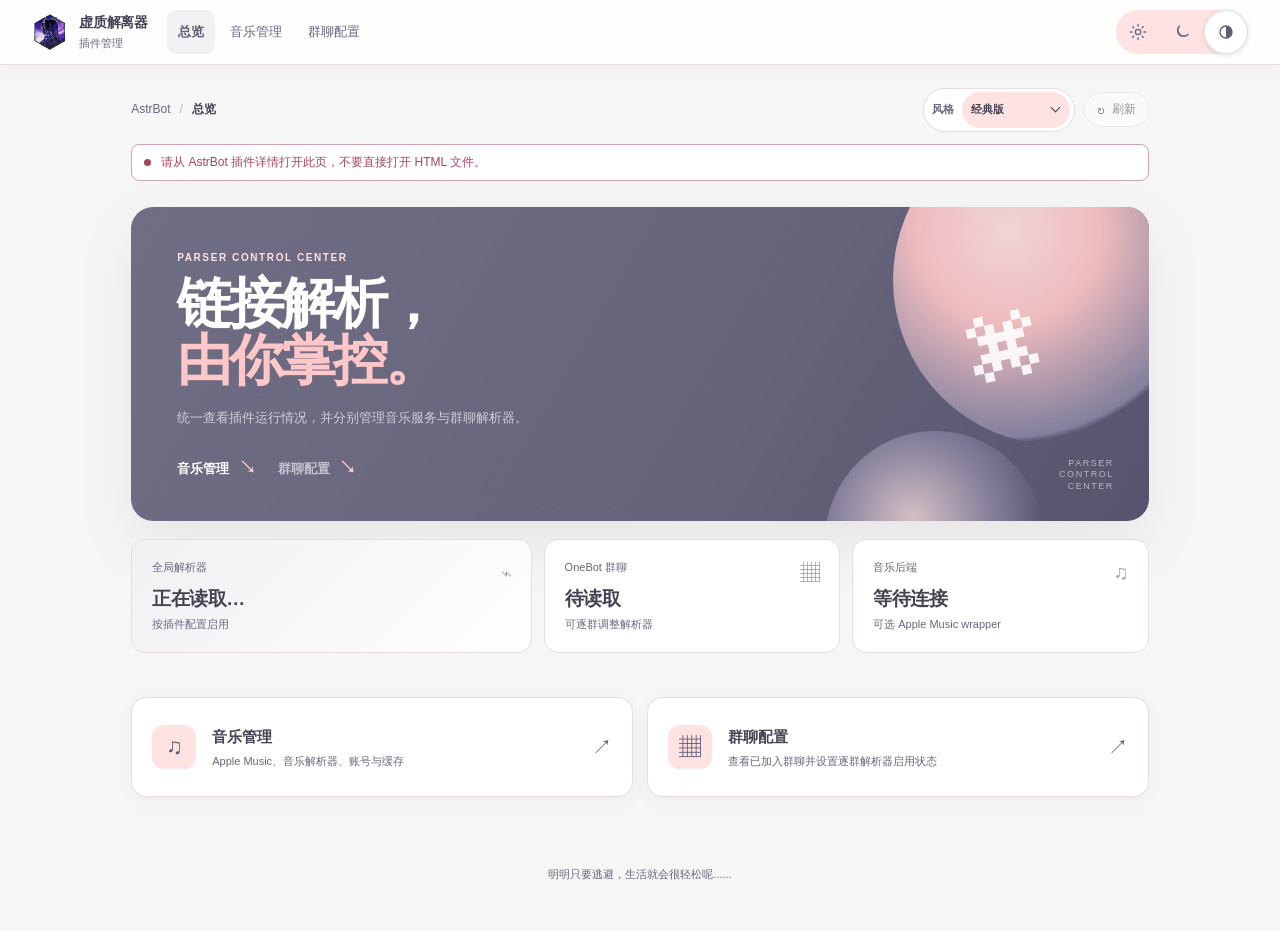
==== pages/parser_management/index.html @ 738f81e9 "feat(group-parser): 新增群聊解析器策略管理 - 在 `core/group_parser_config.py` 与配置 schema 中保存群级策略，   按适配器实例和群 ID " ====
<!doctype html>
<html lang="zh-CN" data-theme="light">
<head>
  <meta charset="utf-8">
  <meta name="viewport" content="width=device-width, initial-scale=1">
  <meta name="referrer" content="no-referrer">
  <title>虚质解离器 · 插件管理</title>
  <!-- Local font fallback keeps the management view available offline. -->
  <link rel="stylesheet" href="./style.css">
  <link rel="stylesheet" href="./style-refined.css">
  <script src="/api/plugin/page/bridge-sdk.js"></script>
  <script src="./app.js" defer></script>
</head>
<body>
  <div class="app-shell">
    <header class="sidebar" aria-label="页面导航">
      <div class="brand"><img id="plugin-logo" class="brand-logo" src="./logo.png" alt="虚质解离器 Logo" width="40" height="40" decoding="async"><div><strong>虚质解离器</strong><span>插件管理</span></div></div>
      <nav class="nav-list" aria-label="管理分区">
        <a class="nav-item is-active" href="#overview" data-view-link="overview" aria-current="page"><span class="nav-icon" aria-hidden="true">⌂</span>总览</a>
        <a class="nav-item" href="#music" data-view-link="music"><span class="nav-icon" aria-hidden="true">♫</span>音乐管理</a>
        <a class="nav-item" href="#groups" data-view-link="groups"><span class="nav-icon" aria-hidden="true">▦</span>群聊配置</a>
      </nav>
      <div class="style-picker theme-picker"><span>外观</span><div id="theme-switch" class="theme-switch" role="radiogroup" aria-label="管理页外观"><label title="浅色"><input type="radio" name="theme-choice" value="light" aria-label="浅色"><span aria-hidden="true"><svg viewBox="0 0 24 24"><circle cx="12" cy="12" r="3.5"/><path d="M12 2v2m0 16v2M4.93 4.93l1.42 1.42m11.3 11.3 1.42 1.42M2 12h2m16 0h2M4.93 19.07l1.42-1.42m11.3-11.3 1.42-1.42"/></svg></span></label><label title="深色"><input type="radio" name="theme-choice" value="dark" aria-label="深色"><span aria-hidden="true"><svg viewBox="0 0 24 24"><path d="M20 15.3A8 8 0 0 1 8.7 4 8 8 0 1 0 20 15.3Z"/></svg></span></label><label title="自动，跟随 AstrBot"><input type="radio" name="theme-choice" value="auto" aria-label="自动，跟随 AstrBot"><span aria-hidden="true"><svg viewBox="0 0 24 24"><circle cx="12" cy="12" r="8"/><path class="theme-auto-half" d="M12 4a8 8 0 0 1 0 16Z"/></svg></span></label></div><select id="page-theme" name="page-theme" aria-label="管理页深色模式" hidden><option value="auto">跟随 AstrBot</option><option value="light">浅色</option><option value="dark">深色</option></select></div>
      <div class="sidebar-foot"><span class="status-dot"></span><span>Plugin Pages</span><span class="sidebar-version">v1</span></div>
    </header>
    <main class="content" id="main-content" tabindex="-1">
      <div class="topbar"><div class="breadcrumb"><span>AstrBot</span><span class="crumb-separator">/</span><strong id="view-title">总览</strong></div><div class="topbar-tools"><div class="style-picker"><span>风格</span><select id="page-style" name="page-style" aria-label="管理页风格"><option value="classic">经典版</option><option value="soft">柔粉薰衣草</option></select></div><button id="refresh" type="button" class="icon-button" aria-label="刷新状态" title="刷新状态"><span aria-hidden="true">↻</span><span class="refresh-label">刷新</span></button></div></div>
      <section class="platform-status-bar" aria-label="平台账号与 Cookie 状态"><div class="platform-status-heading"><strong>平台状态</strong><span>本地凭据</span></div><ul id="platform-status-list" aria-live="polite"><li data-platform-status="douyin" data-available="false"><span class="platform-light" aria-hidden="true"></span><span><strong>抖音</strong><small>正在读取…</small></span></li><li data-platform-status="bilibili" data-available="false"><span class="platform-light" aria-hidden="true"></span><span><strong>Bilibili</strong><small>正在读取…</small></span></li><li data-platform-status="qqmusic" data-available="false"><span class="platform-light" aria-hidden="true"></span><span><strong>QQ 音乐</strong><small>正在读取…</small></span></li><li data-platform-status="kugou" data-available="false"><span class="platform-light" aria-hidden="true"></span><span><strong>酷狗音乐</strong><small>正在读取…</small></span></li><li data-platform-status="applemusic" data-available="false"><span class="platform-light" aria-hidden="true"></span><span><strong>Apple Music</strong><small>正在读取…</small></span></li></ul></section>
      <div id="notice" class="notice" role="status" aria-live="polite"><span class="notice-dot" aria-hidden="true"></span><span class="notice-text">正在连接 AstrBot 后台…</span></div>

      <section id="overview" class="view-panel" data-view="overview" aria-labelledby="page-title">
        <section class="hero" aria-label="插件管理总览"><div class="hero-copy"><p class="eyebrow">PARSER CONTROL CENTER</p><h1 id="page-title">链接解析，<br><em>由你掌控。</em></h1><p class="hero-description">统一查看插件运行情况，并分别管理音乐服务与群聊解析器。</p><div class="hero-actions"><a class="hero-link" href="#music" data-open-view="music">音乐管理 <span aria-hidden="true">↘</span></a><a class="hero-link muted-link" href="#groups" data-open-view="groups">群聊配置 <span aria-hidden="true">↘</span></a></div></div><div class="hero-art" aria-hidden="true"><div class="orb orb-one"></div><div class="orb orb-two"></div><div class="music-note">⌘</div><div class="art-caption">PARSER<br>CONTROL<br>CENTER</div></div></section>
        <section class="summary-row" aria-label="插件状态摘要"><article class="summary-card summary-primary"><div class="summary-label">全局解析器</div><div class="summary-value" id="parser-summary">正在读取…</div><div class="summary-meta">按插件配置启用</div><span class="summary-icon" aria-hidden="true">⌁</span></article><article class="summary-card"><div class="summary-label">OneBot 群聊</div><div class="summary-value" id="group-summary">待读取</div><div class="summary-meta">可逐群调整解析器</div><span class="summary-icon" aria-hidden="true">▦</span></article><article class="summary-card"><div class="summary-label">音乐后端</div><div class="summary-value" id="wrapper-state">等待连接</div><div class="summary-meta">可选 Apple Music wrapper</div><span class="summary-icon" aria-hidden="true">♫</span></article></section>
        <section class="overview-shortcuts" aria-label="管理入口"><a class="overview-card" href="#music" data-open-view="music"><span class="overview-card-icon" aria-hidden="true">♫</span><span><strong>音乐管理</strong><small>Apple Music、音乐解析器、账号与缓存</small></span><span class="overview-arrow" aria-hidden="true">↗</span></a><a class="overview-card" href="#groups" data-open-view="groups"><span class="overview-card-icon" aria-hidden="true">▦</span><span><strong>群聊配置</strong><small>查看已加入群聊并设置逐群解析器启用状态</small></span><span class="overview-arrow" aria-hidden="true">↗</span></a></section>
      </section>

      <section id="music" class="view-panel" data-view="music" hidden aria-labelledby="music-view-title">
        <header class="view-intro"><p class="section-kicker">MUSIC MANAGEMENT</p><h1 id="music-view-title">音乐管理</h1><p>Apple Music 账号与音频设置，以及其他音乐解析器的独立配置。</p></header>
        <section class="music-connection-summary" aria-label="Apple Music 连接状态"><article class="summary-card summary-primary"><div class="summary-label">wrapper 连接</div><div class="summary-value" id="music-wrapper-state">等待连接</div><div class="summary-meta">可选 Apple Music 服务</div></article><article class="summary-card"><div class="summary-label">账号</div><div class="summary-value" id="auth-state">未确认</div><div class="summary-meta" id="storefront">地区 —</div></article><article class="summary-card"><div class="summary-label">订阅</div><div class="summary-value" id="subscription-state">未核验</div><div class="summary-meta" id="subscription-detail">尚未核验订阅</div></article></section>
        <div class="section-heading" id="account"><div><p class="section-kicker">ACCOUNT</p><h2>账号与环境</h2></div><p>先连接服务，再完成登录与订阅检查。</p></div>
        <div class="dashboard-grid"><section class="panel status-panel" aria-labelledby="status-title"><div class="panel-head"><div><h3 id="status-title">运行状态</h3><p>每一项都只读自当前服务。</p></div><span class="panel-symbol" aria-hidden="true">◌</span></div><dl class="status-list"><div><dt>Apple Music 订阅</dt><dd id="subscription-state-detail">未核验</dd></div><div><dt>gamdl</dt><dd id="gamdl-state">未确认</dd></div><div><dt>FFmpeg / FFprobe</dt><dd id="ffmpeg-state">未确认</dd></div><div><dt>音频生成</dt><dd id="playback-state">未确认</dd></div></dl><p class="panel-note">环境就绪只代表可尝试，不代表每首歌曲都能下载。</p></section><section class="panel login-panel" aria-labelledby="login-title"><div class="panel-head"><div><h3 id="login-title">登录 Apple 账号</h3><p>账号只会交给你配置的 wrapper 服务。</p></div><span class="secure-mark" aria-hidden="true">⌁</span></div><form id="login-form"><fieldset id="login-fields" disabled><label for="username">Apple 账号</label><input id="username" name="username" type="text" autocomplete="username" maxlength="254" placeholder="邮箱或手机号" required><label for="password">密码</label><input id="password" name="password" type="password" autocomplete="current-password" maxlength="1024" placeholder="输入账号密码" required><button id="login" type="submit" class="primary-button">登录账号 <span aria-hidden="true">→</span></button></fieldset></form><form id="two-factor-form" hidden><fieldset id="two-factor-fields" disabled><label for="code">双重认证验证码</label><input id="code" name="code" inputmode="numeric" autocomplete="one-time-code" pattern="[0-9]{6}" maxlength="6" placeholder="六位验证码" required><button type="submit" class="primary-button">提交验证码 <span aria-hidden="true">→</span></button></fieldset></form><p class="panel-note">密码和验证码提交后会立即清空，不写入插件配置。</p><button id="clear-session" class="quiet-button" type="button" disabled>清除内存会话</button></section></div>
        <section id="settings" class="section-block" aria-labelledby="settings-title"><div class="section-heading"><div><p class="section-kicker">APPLE MUSIC</p><h2 id="settings-title">Apple Music 解析设置</h2></div><p>更改会自动保存，并立即用于后续解析。</p></div><form id="settings-form" class="panel settings-panel"><fieldset id="settings-fields" disabled><div class="settings-grid"><div class="settings-group"><div class="settings-group-head"><h3>解析行为</h3><p>控制账号后端、音频返回和卡片内容。</p></div><label class="setting-row" for="setting-backend"><span><strong>启用可选账号后端</strong><small>连接 wrapper、登录账号并获取完整音频</small></span><span class="switch"><input id="setting-backend" type="checkbox"><span class="switch-track" aria-hidden="true"></span></span></label><label class="setting-row" for="setting-return-audio"><span><strong>返回单曲音频</strong><small>实验性功能；歌单仍只返回信息卡片</small></span><span class="switch"><input id="setting-return-audio" type="checkbox"><span class="switch-track" aria-hidden="true"></span></span></label><label class="setting-row" for="setting-cover"><span><strong>显示歌单封面</strong><small>关闭后仍保留歌曲专辑缩略图</small></span><span class="switch"><input id="setting-cover" type="checkbox"><span class="switch-track" aria-hidden="true"></span></span></label><label class="setting-row" for="setting-url"><span><strong>显示歌曲/歌单原始链接</strong><small>控制信息卡片底部的来源链接</small></span><span class="switch"><input id="setting-url" type="checkbox"><span class="switch-track" aria-hidden="true"></span></span></label></div><div class="settings-group audio-settings"><div class="settings-group-head"><h3>音频交付</h3><p>选择发送形式，并排列文件音质回退顺序。</p></div><div class="format-setting"><span class="field-title">Apple Music 音频发送格式</span><div class="segment-control" role="radiogroup" aria-label="Apple Music 音频发送格式"><label><input type="radio" name="audio-format" value="file"><span>文件</span></label><label><input type="radio" name="audio-format" value="voice"><span>语音</span></label></div><p id="format-help" class="field-help">文件模式按下方优先级下载；不可用时自动回退。</p></div><div class="codec-setting"><div class="codec-title"><span><strong>文件音质优先级</strong><small>从上到下尝试，第一个可用编码成功后停止。</small></span><button id="add-codec" class="add-button" type="button">＋ 添加</button></div><div id="codec-priority-list" class="codec-list" aria-live="polite"></div></div></div></div><div class="settings-footer"><p id="settings-state" role="status" aria-live="polite">更改会自动保存。</p><button id="save-settings" type="submit" class="primary-button" disabled hidden>保存设置 <span aria-hidden="true">→</span></button></div></fieldset></form></section>
        <section id="other-music" class="section-block other-music-section" aria-labelledby="other-music-title"><div class="section-heading"><div><p class="section-kicker">MUSIC PARSERS</p><h2 id="other-music-title">其他音乐解析器</h2></div><p id="music-settings-state" role="status" aria-live="polite">读取配置…</p></div><p class="music-settings-intro">音乐配置会自动保存。Cookie 只写入插件本地配置，不会回显到页面。</p><div id="music-parser-list" class="music-parser-list"></div></section>
        <section id="verify" class="panel verify-panel" aria-labelledby="verify-title"><div class="verify-art" aria-hidden="true"><span>♫</span></div><div class="verify-content"><div class="panel-head"><div><p class="section-kicker">AUDIO CHECK</p><h3 id="verify-title">验证一首歌</h3><p>生成一份真实音频，检查格式和完整时长。</p></div></div><form id="verify-form"><fieldset id="verify-fields" disabled><label for="track-url">Apple Music 单曲链接</label><div class="input-row"><input id="track-url" type="url" required maxlength="2048" value="https://music.apple.com/cn/album/落日/1514034441?i=1514034916"><button type="submit" class="primary-button">开始验证 <span aria-hidden="true">→</span></button></div></fieldset></form><p id="verification-result" class="result-line" role="status">尚未验证音频。登录成功不保证每首歌曲都能下载。</p></div></section>
        <section id="cache" class="section-block" aria-labelledby="cache-title"><div class="section-heading"><div><p class="section-kicker">STORAGE</p><h2 id="cache-title">缓存空间</h2></div><p>生成的音频、卡片和临时文件都在这里。</p></div><div class="cache-panel panel"><div class="cache-size"><span class="cache-label">当前占用</span><strong id="cache-size">—</strong><span id="cache-files" class="cache-files">正在读取文件数…</span></div><div class="cache-meter"><span id="cache-meter-fill"></span></div><div class="cache-actions"><p>清理不会影响 wrapper 登录状态，只会移除插件缓存文件。</p><button id="clear-cache" type="button" class="danger-button" disabled><span class="clear-cache-label">一键清理缓存</span> <span aria-hidden="true">⌫</span></button></div></div></section>
        <details class="getting-started"><summary>首次使用指南 <span aria-hidden="true">⌄</span></summary><ol><li>部署兼容的 wrapper-v2（API 0.0.2），仅向本机或可信内网开放。</li><li>在插件配置的 Apple Music 解析器中启用后端，填写 wrapper 地址并重载插件。</li><li>使用独立 Python 环境安装 gamdl 3.9.1，并将 FFmpeg 与 FFprobe 放入 PATH。</li><li>在此页登录并核验订阅，验证单曲后再开启“返回单曲音频”。</li></ol><p>清除内存会话不会删除磁盘登录缓存。</p></details>
      </section>

      <section id="groups" class="view-panel" data-view="groups" hidden aria-labelledby="groups-title">
        <header class="view-intro"><p class="section-kicker">GROUP PARSER POLICY</p><h1 id="groups-title">群聊配置</h1><p>为每个已加入的 OneBot 群聊单独选择参与链接识别与仲裁的解析器。</p></header>
        <section class="group-policy-note panel" aria-labelledby="group-policy-title"><div><span class="policy-icon" aria-hidden="true">i</span><div><h2 id="group-policy-title">只影响本群的解析行为</h2><p>未启用的解析器会在链接匹配和仲裁之前过滤。这里的改动先保留为草稿，只有点击“确认并保存”后才写入插件配置。</p></div></div><p class="group-command-hint">群主或管理员也可在群里发送：<code>/关闭bilibili解析</code> 或 <code>/开启bilibili解析</code></p></section>
        <div class="group-toolbar"><label class="group-search-label" for="group-search">查找群聊</label><input id="group-search" type="search" placeholder="输入群名、群号或 Bot 实例" autocomplete="off"><button id="refresh-groups" type="button" class="quiet-action">刷新群列表</button></div>
        <div class="group-save-bar"><p id="group-settings-state" role="status" aria-live="polite">正在读取 OneBot 群聊…</p><div><button id="discard-group-settings" type="button" class="secondary-button" disabled>放弃更改</button><button id="save-group-settings" type="button" class="primary-button" disabled>确认并保存 <span aria-hidden="true">→</span></button></div></div>
        <div id="group-list" class="group-list" aria-live="polite" aria-busy="true"><div class="group-empty">正在读取当前 OneBot 已加入的群聊…</div></div>
      </section>
      <footer>明明只要逃避，生活就会很轻松呢......</footer>
    </main>
  </div>
</body>
</html>
---- pages/parser_management/style.css ----
:root{color-scheme:light;--bg:#f5f5f7;--surface:#fff;--surface-soft:#fafafa;--text:#1d1d1f;--muted:#6e6e73;--line:#e6e6ea;--accent:#e83270;--accent-deep:#b51d59;--blue:#0071e3;--positive:#18834b;--negative:#c3264e;--focus:#5aa4ff;--shadow:0 22px 60px rgba(29,29,31,.08)}
html[data-theme=dark]{color-scheme:dark;--bg:#151517;--surface:#232326;--surface-soft:#1c1c1e;--text:#f5f5f7;--muted:#a1a1a6;--line:#3a3a3c;--accent:#ff5c8c;--accent-deep:#ff7aa1;--blue:#2997ff;--positive:#5dd48b;--negative:#ff648b;--focus:#5aa4ff;--shadow:0 22px 60px rgba(0,0,0,.28)}
*{box-sizing:border-box}html{scroll-behavior:smooth}body{margin:0;background:var(--bg);color:var(--text);font:15px/1.55 -apple-system,BlinkMacSystemFont,"SF Pro Display","SF Pro Text","Segoe UI","Microsoft YaHei",sans-serif;-webkit-font-smoothing:antialiased}a{color:inherit;text-decoration:none}button,input{font:inherit}button{cursor:pointer}button:disabled,input:disabled{cursor:not-allowed;opacity:.55}button:focus-visible,input:focus-visible,a:focus-visible{outline:3px solid var(--focus);outline-offset:3px}
.app-shell{display:grid;grid-template-columns:224px minmax(0,1fr);min-height:100vh}.sidebar{position:sticky;top:0;height:100vh;padding:30px 20px 22px;background:color-mix(in srgb,var(--surface) 78%,transparent);border-right:1px solid var(--line);display:flex;flex-direction:column}.brand{display:flex;align-items:center;gap:11px;padding:0 10px 38px}.brand-mark{width:28px;height:28px;display:grid;place-items:center;border-radius:8px;background:linear-gradient(145deg,#ff5477,#bd1f63);color:#fff;font-size:18px;line-height:1}.brand strong,.brand span{display:block}.brand strong{font-size:14px;letter-spacing:-.2px}.brand span{margin-top:1px;color:var(--muted);font-size:11px}.nav-list{display:grid;gap:5px}.nav-item{display:flex;align-items:center;gap:11px;padding:10px 11px;border-radius:9px;color:var(--muted);font-size:13px;transition:background .2s ease,color .2s ease,transform .2s ease}.nav-item:hover{background:var(--surface-soft);color:var(--text);transform:translateX(1px)}.nav-item.is-active{background:color-mix(in srgb,var(--accent) 11%,transparent);color:var(--accent-deep);font-weight:600}.nav-icon{width:17px;text-align:center;font-size:17px;line-height:1}.sidebar-foot{display:flex;align-items:center;gap:7px;margin-top:auto;padding:12px 10px;color:var(--muted);font-size:11px}.status-dot,.notice-dot{display:inline-block;width:7px;height:7px;border-radius:50%;background:var(--positive);box-shadow:0 0 0 3px color-mix(in srgb,var(--positive) 15%,transparent)}.sidebar-version{margin-left:auto;color:var(--muted);opacity:.7}
.content{width:min(1120px,100%);padding:27px clamp(22px,4vw,64px) 48px;margin:0 auto}.topbar{height:35px;display:flex;align-items:center;justify-content:space-between;margin-bottom:17px}.breadcrumb{display:flex;align-items:center;gap:9px;color:var(--muted);font-size:12px}.breadcrumb strong{color:var(--text);font-weight:600}.crumb-separator{opacity:.45}.icon-button{display:inline-flex;align-items:center;gap:7px;border:1px solid var(--line);border-radius:99px;padding:7px 12px;background:var(--surface);color:var(--text);font-size:12px;transition:transform .2s ease,background .2s ease}.icon-button:hover:not(:disabled){background:var(--surface-soft);transform:translateY(-1px)}.icon-button>span:first-child{font-size:16px;line-height:1}.notice{display:flex;align-items:center;gap:10px;min-height:35px;padding:8px 12px;margin-bottom:26px;border-radius:8px;background:var(--surface);border:1px solid var(--line);color:var(--muted);font-size:12px}.notice[data-error=true]{color:var(--negative);border-color:color-mix(in srgb,var(--negative) 36%,var(--line))}.notice[data-error=true] .notice-dot{background:var(--negative);box-shadow:none}
.hero{position:relative;isolation:isolate;display:grid;grid-template-columns:1fr 300px;min-height:292px;padding:43px 46px 40px;margin-bottom:18px;overflow:hidden;border-radius:22px;background:linear-gradient(120deg,#1d1d1f 0%,#32202b 58%,#7b2450 100%);color:#fff;box-shadow:var(--shadow)}.hero-copy{position:relative;z-index:2}.eyebrow,.section-kicker{margin:0 0 10px;font-size:10px;font-weight:700;letter-spacing:.16em}.eyebrow{color:#ff9ab8}.hero h1{margin:0;font-size:clamp(35px,4.5vw,55px);line-height:1.04;letter-spacing:-.055em;font-weight:700}.hero h1 em{font-style:normal;color:#ff91b2}.hero-description{margin:18px 0 25px;color:rgba(255,255,255,.68);font-size:13px;line-height:1.7}.hero-actions{display:flex;gap:22px}.hero-link{font-size:13px;font-weight:600;color:#fff}.hero-link span{margin-left:6px;color:#ff91b2;font-size:17px}.muted-link{color:rgba(255,255,255,.6)}.hero-art{position:absolute;inset:0 0 0 auto;width:43%;overflow:hidden}.orb{position:absolute;border-radius:50%;filter:blur(.2px)}.orb-one{width:330px;height:330px;right:-74px;top:-92px;background:radial-gradient(circle at 35% 35%,#ff93b4 0,#ec4c83 30%,#7f164d 68%,transparent 70%);opacity:.9}.orb-two{width:220px;height:220px;right:104px;bottom:-130px;background:radial-gradient(circle at 40% 40%,#ee9bb9 0,#a63172 47%,transparent 70%);opacity:.74}.music-note{position:absolute;right:115px;top:71px;font-size:150px;line-height:.8;font-family:Georgia,serif;color:rgba(255,255,255,.88);transform:rotate(-12deg)}.art-caption{position:absolute;right:35px;bottom:29px;color:rgba(255,255,255,.56);font-size:9px;line-height:1.25;letter-spacing:.17em;text-align:right}
.summary-row{display:grid;grid-template-columns:1.35fr 1fr 1fr;gap:12px;margin-bottom:44px}.summary-card{position:relative;min-height:111px;padding:19px 20px;border:1px solid var(--line);border-radius:14px;background:var(--surface);overflow:hidden}.summary-primary{background:linear-gradient(135deg,color-mix(in srgb,var(--accent) 12%,var(--surface)),var(--surface))}.summary-label{color:var(--muted);font-size:11px}.summary-value{margin:8px 0 3px;font-size:19px;letter-spacing:-.025em;font-weight:650}.summary-value[data-tone=positive]{color:var(--positive)}.summary-value[data-tone=negative]{color:var(--negative)}.summary-meta{color:var(--muted);font-size:11px;white-space:nowrap;overflow:hidden;text-overflow:ellipsis}.summary-icon{position:absolute;right:19px;top:17px;color:var(--accent);font-size:20px;opacity:.8}
.section-heading{display:flex;justify-content:space-between;align-items:end;gap:20px;margin:0 0 16px}.section-kicker{color:var(--accent);margin-bottom:5px}.section-heading h2{margin:0;font-size:25px;line-height:1.1;letter-spacing:-.04em}.section-heading>p{margin:0 0 2px;color:var(--muted);font-size:12px}.dashboard-grid{display:grid;grid-template-columns:1fr 1fr;gap:12px;margin-bottom:44px}.panel{border:1px solid var(--line);border-radius:16px;background:var(--surface);box-shadow:0 9px 28px rgba(29,29,31,.035)}.status-panel,.login-panel{min-height:300px;padding:24px}.panel-head{display:flex;justify-content:space-between;gap:16px;align-items:flex-start}.panel-head h3{margin:0;font-size:17px;letter-spacing:-.025em}.panel-head p{margin:5px 0 0;color:var(--muted);font-size:12px}.panel-symbol,.secure-mark{display:grid;place-items:center;width:31px;height:31px;border-radius:50%;background:color-mix(in srgb,var(--accent) 11%,transparent);color:var(--accent);font-size:20px}.secure-mark{font-size:18px}.status-list{margin:22px 0 0}.status-list>div{display:flex;justify-content:space-between;gap:15px;padding:11px 0;border-bottom:1px solid var(--line);font-size:12px}.status-list>div:last-child{border-bottom:0}.status-list dt{color:var(--muted)}.status-list dd{margin:0;text-align:right;overflow-wrap:anywhere;font-weight:600}.status-list dd[data-tone=positive]{color:var(--positive)}.status-list dd[data-tone=negative]{color:var(--negative)}.panel-note{margin:18px 0 0;color:var(--muted);font-size:11px;line-height:1.65}.login-panel{background:linear-gradient(145deg,var(--surface),color-mix(in srgb,var(--accent) 4%,var(--surface)))}fieldset{border:0;padding:0;margin:21px 0 0;min-width:0}label{display:block;margin:0 0 6px;color:var(--muted);font-size:11px;font-weight:600}input{display:block;width:100%;height:42px;margin:0 0 15px;padding:9px 12px;border:1px solid var(--line);border-radius:9px;background:var(--surface-soft);color:var(--text);font-size:13px;transition:border-color .2s ease,box-shadow .2s ease}input::placeholder{color:var(--muted);opacity:.7}input:focus{border-color:var(--accent);box-shadow:0 0 0 3px color-mix(in srgb,var(--accent) 13%,transparent);outline:0}.primary-button,.danger-button{border:0;border-radius:9px;min-height:40px;padding:9px 14px;color:#fff;font-size:12px;font-weight:650;transition:transform .2s ease,filter .2s ease}.primary-button{background:var(--accent)}.primary-button:hover:not(:disabled),.danger-button:hover:not(:disabled){filter:brightness(1.06);transform:translateY(-1px)}.primary-button span,.danger-button span{margin-left:7px;font-size:15px}.quiet-button{border:0;padding:4px 0;margin-top:15px;background:transparent;color:var(--muted);font-size:11px}.quiet-button:hover:not(:disabled){color:var(--negative)}#two-factor-form{margin-top:0}#code{letter-spacing:.3em}.verify-panel{display:grid;grid-template-columns:128px 1fr;overflow:hidden;margin-bottom:44px}.verify-art{display:grid;place-items:center;background:linear-gradient(145deg,#fb6b8d,#c52064);color:#fff;font-size:80px;font-family:Georgia,serif}.verify-art span{transform:rotate(-12deg);text-shadow:0 10px 20px rgba(100,0,35,.2)}.verify-content{padding:25px 28px}.verify-content .panel-head{margin-bottom:19px}.verify-content fieldset{margin-top:0}.input-row{display:flex;align-items:flex-start;gap:10px}.input-row input{margin:0;flex:1;min-width:0}.input-row button{flex:0 0 auto}.result-line{min-height:20px;margin:15px 0 0;color:var(--muted);font-size:11px}.section-block{margin-bottom:42px}.cache-panel{display:grid;grid-template-columns:190px 1fr;column-gap:35px;row-gap:18px;padding:25px 28px}.cache-size{display:flex;align-items:baseline;flex-wrap:wrap;gap:8px}.cache-label{width:100%;color:var(--muted);font-size:11px}.cache-size strong{font-size:32px;line-height:1;letter-spacing:-.05em}.cache-files{color:var(--muted);font-size:11px}.cache-meter{align-self:center;height:8px;overflow:hidden;border-radius:99px;background:var(--line)}.cache-meter span{display:block;height:100%;width:0;border-radius:inherit;background:linear-gradient(90deg,#fd668f,#bb2462);transition:width .45s ease}.cache-actions{grid-column:1/-1;display:flex;align-items:center;justify-content:space-between;gap:20px;padding-top:17px;border-top:1px solid var(--line)}.cache-actions p{margin:0;color:var(--muted);font-size:11px}.danger-button{background:transparent;border:1px solid color-mix(in srgb,var(--negative) 45%,var(--line));color:var(--negative)}.getting-started{border-top:1px solid var(--line);padding:19px 0;color:var(--muted);font-size:12px}.getting-started summary{display:flex;justify-content:space-between;cursor:pointer;color:var(--text);font-weight:600}.getting-started summary span{color:var(--accent);font-size:16px}.getting-started ol{margin:16px 0 10px;padding-left:20px}.getting-started li{padding-left:3px;margin:5px 0}.getting-started p{margin:0;color:var(--muted);font-size:11px}footer{padding-top:27px;color:var(--muted);font-size:11px;text-align:center}footer span{margin:0 5px;opacity:.55}
@media (prefers-reduced-motion:reduce){html{scroll-behavior:auto}.nav-item,.icon-button,.primary-button,.danger-button{transition:none}.cache-meter span{transition:none}}@media (prefers-reduced-transparency:reduce){.sidebar{background:var(--surface)}}
@media (max-width:880px){.app-shell{grid-template-columns:1fr}.sidebar{position:sticky;z-index:10;top:0;width:100%;height:auto;padding:13px 18px;border-right:0;border-bottom:1px solid var(--line);flex-direction:row;align-items:center;gap:22px}.brand{padding:0;flex:0 0 auto}.nav-list{display:flex;gap:3px;overflow:auto}.nav-item{padding:8px 9px;white-space:nowrap}.nav-icon{display:none}.sidebar-foot{display:none}.content{padding:22px 24px 40px}.hero{padding:35px 35px;grid-template-columns:1fr 230px}.hero-art{width:40%}.music-note{right:65px}.summary-row{margin-bottom:38px}}
@media (max-width:620px){.sidebar{gap:12px}.brand strong{font-size:13px}.brand span{display:none}.nav-list{flex:1}.nav-item{font-size:11px}.content{padding:18px 16px 34px}.topbar{margin-bottom:14px}.refresh-label{display:none}.icon-button{padding:7px 9px}.notice{margin-bottom:17px}.hero{display:block;min-height:344px;padding:30px 26px}.hero h1{font-size:39px}.hero-art{inset:auto 0 0 auto;width:52%;height:160px}.orb-one{width:230px;height:230px;right:-66px;top:-31px}.orb-two{width:160px;height:160px;right:83px;bottom:-107px}.music-note{right:45px;top:6px;font-size:112px}.art-caption{right:17px;bottom:15px}.summary-row{grid-template-columns:1fr;gap:8px;margin-bottom:36px}.summary-card{min-height:89px;padding:15px 17px}.summary-value{margin:5px 0 2px;font-size:17px}.summary-icon{right:17px;top:16px}.section-heading{display:block;margin-bottom:13px}.section-heading>p{margin-top:7px}.section-heading h2{font-size:23px}.dashboard-grid{grid-template-columns:1fr;gap:10px;margin-bottom:36px}.status-panel,.login-panel{min-height:0;padding:21px}.verify-panel{grid-template-columns:1fr;margin-bottom:36px}.verify-art{min-height:96px;font-size:67px}.verify-content{padding:21px}.input-row{display:block}.input-row input{margin-bottom:10px}.input-row button{width:100%}.cache-panel{display:block;padding:21px}.cache-meter{margin:22px 0 18px}.cache-actions{display:block}.cache-actions p{margin-bottom:16px}.danger-button{width:100%}.section-block{margin-bottom:34px}}

.settings-panel{overflow:hidden;margin-bottom:44px}.settings-panel fieldset{margin:0}.settings-grid{display:grid;grid-template-columns:1fr 1.08fr}.settings-group{padding:26px 28px}.settings-group+.settings-group{border-left:1px solid var(--line);background:linear-gradient(145deg,var(--surface),color-mix(in srgb,var(--accent) 3%,var(--surface)))}.settings-group-head{margin-bottom:15px}.settings-group-head h3{margin:0;font-size:17px;letter-spacing:-.025em}.settings-group-head p{margin:5px 0 0;color:var(--muted);font-size:11px}.setting-row{display:flex;align-items:center;justify-content:space-between;gap:20px;margin:0;padding:15px 0;border-bottom:1px solid var(--line);color:var(--text);cursor:pointer}.setting-row>span:first-child{min-width:0}.setting-row strong,.codec-title strong{display:block;font-size:12px;font-weight:650}.setting-row small,.codec-title small{display:block;margin-top:3px;color:var(--muted);font-size:10px;font-weight:400;line-height:1.45}.switch{position:relative;flex:0 0 auto;width:38px;height:22px}.switch input{position:absolute;width:1px;height:1px;margin:0;opacity:0}.switch-track{position:absolute;inset:0;border-radius:99px;background:var(--line);transition:background .22s ease}.switch-track::after{content:"";position:absolute;width:18px;height:18px;top:2px;left:2px;border-radius:50%;background:#fff;box-shadow:0 2px 6px rgba(0,0,0,.18);transition:transform .22s ease}.switch input:checked+.switch-track{background:var(--accent)}.switch input:checked+.switch-track::after{transform:translateX(16px)}.switch input:focus-visible+.switch-track{outline:3px solid var(--focus);outline-offset:3px}.field-title{display:block;color:var(--muted);font-size:11px;font-weight:600}.segment-control{display:grid;grid-template-columns:1fr 1fr;gap:3px;padding:3px;margin-top:8px;border-radius:10px;background:var(--surface-soft);border:1px solid var(--line)}.segment-control label{position:relative;margin:0;cursor:pointer}.segment-control input{position:absolute;width:1px;height:1px;margin:0;opacity:0}.segment-control span{display:block;padding:8px;border-radius:7px;color:var(--muted);font-size:11px;font-weight:600;text-align:center;transition:background .18s ease,color .18s ease,box-shadow .18s ease}.segment-control input:checked+span{background:var(--surface);color:var(--text);box-shadow:0 2px 8px rgba(29,29,31,.08)}.segment-control input:focus-visible+span{outline:3px solid var(--focus);outline-offset:1px}.field-help{min-height:31px;margin:7px 0 17px;color:var(--muted);font-size:10px;line-height:1.5}.codec-title{display:flex;align-items:center;justify-content:space-between;gap:15px;margin-bottom:9px}.add-button{border:0;padding:5px 7px;border-radius:7px;background:transparent;color:var(--accent);font-size:10px;font-weight:650}.add-button:hover:not(:disabled){background:color-mix(in srgb,var(--accent) 9%,transparent)}.codec-list{display:grid;gap:6px}.codec-row{display:grid;grid-template-columns:19px minmax(0,1fr) auto;align-items:center;gap:7px;padding:5px 6px;border:1px solid var(--line);border-radius:9px;background:var(--surface)}.codec-order{color:var(--muted);font-size:14px;text-align:center}.codec-row select{min-width:0;width:100%;height:29px;border:0;background:transparent;color:var(--text);font:600 11px/1.2 inherit;outline:0}.codec-controls{display:flex;gap:2px}.codec-controls button{display:grid;place-items:center;width:26px;height:26px;padding:0;border:0;border-radius:6px;background:transparent;color:var(--muted);font-size:12px}.codec-controls button:hover:not(:disabled){background:var(--surface-soft);color:var(--text)}.settings-footer{display:flex;align-items:center;justify-content:space-between;gap:20px;padding:17px 28px;border-top:1px solid var(--line);background:var(--surface-soft)}.settings-footer p{margin:0;color:var(--muted);font-size:11px}.settings-footer p[data-error=true]{color:var(--negative)}
@media (prefers-reduced-motion:reduce){.switch-track,.switch-track::after,.segment-control span{transition:none}}
@media (max-width:760px){.settings-grid{grid-template-columns:1fr}.settings-group+.settings-group{border-left:0;border-top:1px solid var(--line)}}
@media (max-width:620px){.nav-list{scrollbar-width:none}.nav-list::-webkit-scrollbar{display:none}.settings-panel{margin-bottom:36px}.settings-group{padding:21px}.settings-footer{display:block;padding:16px 21px}.settings-footer p{margin-bottom:13px}.settings-footer .primary-button{width:100%}}
.codec-row select{font:inherit;font-size:11px;font-weight:600}
@media (max-width:880px){.app-shell,.sidebar,.content,.nav-list{min-width:0}.sidebar{overflow:hidden}}

.other-music-section{margin-top:4px}.music-settings-intro{margin:-4px 0 16px;color:var(--muted);font-size:11px}.music-parser-list{display:grid;gap:11px}.music-parser-row{padding:20px 24px;border:1px solid var(--line);border-radius:14px;background:var(--surface)}.music-parser-row>header{display:flex;align-items:center;justify-content:space-between;gap:16px;padding-bottom:12px;border-bottom:1px solid var(--line)}.music-parser-row>header strong,.music-parser-row>header small{display:block}.music-parser-row>header strong{font-size:15px;letter-spacing:-.02em}.music-parser-row>header small{margin-top:3px;color:var(--muted);font-size:10px}.music-cookie-state{display:flex;align-items:center;gap:8px;color:var(--negative);font-size:11px}.music-cookie-state::before{width:7px;height:7px;border-radius:50%;content:"";background:var(--negative);box-shadow:0 0 0 3px color-mix(in srgb,var(--negative) 13%,transparent)}.music-cookie-state[data-available=true]{color:var(--positive)}.music-cookie-state[data-available=true]::before{background:var(--positive);box-shadow:0 0 0 3px color-mix(in srgb,var(--positive) 14%,transparent)}.music-parser-row fieldset{display:grid;grid-template-columns:1fr 1fr;column-gap:28px;margin:0;padding-top:10px}.music-parser-row .music-setting-row{padding:12px 0}.music-parser-row .music-format-setting{grid-column:1/-1;display:grid;grid-template-columns:1fr 1fr;align-items:center;gap:14px;padding:13px 0;color:var(--muted);font-size:11px}.music-format-setting select{width:100%;height:36px;margin:0;padding:6px 10px;border:1px solid var(--line);border-radius:8px;background:var(--surface-soft);color:var(--text);font:600 11px/1.2 inherit}.music-cookie-editor{grid-column:1/-1;display:flex;align-items:flex-end;gap:18px;padding-top:12px;border-top:1px solid var(--line)}.music-cookie-editor>label{flex:1;min-width:0;margin:0}.music-cookie-editor textarea{display:block;width:100%;min-height:52px;resize:vertical;margin:6px 0 0;padding:9px 11px;border:1px solid var(--line);border-radius:8px;background:var(--surface-soft);color:var(--text);font:11px/1.45 ui-monospace,SFMono-Regular,Consolas,monospace}.music-cookie-actions{display:flex;align-items:center;gap:12px;flex:0 0 auto}.music-cookie-actions .quiet-button{margin:0}.music-cookie-save{min-height:34px;padding:7px 12px;border:0;border-radius:8px;background:var(--accent);color:#fff;font-size:11px;font-weight:650}.music-unconfigured{grid-column:1/-1;margin:8px 0 0;padding:8px 10px;border-radius:7px;background:var(--surface-soft);color:var(--muted);font-size:10px}.music-parser-row fieldset:disabled{opacity:.8}.settings-footer p[data-error=true],#music-settings-state[data-error=true]{color:var(--negative)}
.music-quality-editor{grid-column:1/-1;padding:13px 0;border-bottom:1px solid var(--line)}.music-quality-editor .codec-title{margin-bottom:8px}.music-quality-editor .codec-title small{max-width:560px}
@media (max-width:620px){.music-parser-row{padding:16px}.music-parser-row fieldset{grid-template-columns:1fr;column-gap:0}.music-parser-row .music-format-setting,.music-cookie-editor{grid-column:1}.music-cookie-editor{display:block}.music-cookie-actions{justify-content:flex-end;margin-top:10px}.music-parser-row>header{align-items:flex-start;flex-direction:column}.music-cookie-state{font-size:10px}}
.brand-logo{display:block;width:36px;height:36px;flex:0 0 36px;object-fit:contain;border:0;border-radius:0;background:transparent}.brand-logo[hidden]{display:none}

.view-panel[hidden]{display:none!important}.view-panel{animation:view-arrive .18s ease-out}@keyframes view-arrive{from{opacity:.72;transform:translateY(4px)}to{opacity:1;transform:translateY(0)}}
.view-intro{margin:7px 0 25px}.view-intro .section-kicker{margin-bottom:7px}.view-intro h1{margin:0;font-size:clamp(30px,3.5vw,42px);line-height:1.12;letter-spacing:-.045em}.view-intro>p:last-child{max-width:680px;margin:9px 0 0;color:var(--muted);font-size:13px;line-height:1.6}
.music-connection-summary{display:grid;grid-template-columns:repeat(3,minmax(0,1fr));gap:12px;margin-bottom:38px}.music-connection-summary .summary-card{min-width:0}
.overview-shortcuts{display:grid;grid-template-columns:repeat(2,minmax(0,1fr));gap:14px;margin:22px 0 42px}.overview-card{display:grid;grid-template-columns:46px minmax(0,1fr) 24px;align-items:center;gap:14px;min-height:100px;padding:18px 20px;border:1px solid var(--line);border-radius:15px;background:var(--surface);box-shadow:var(--panel-shadow,0 5px 18px rgba(29,29,31,.04));transition:border-color .18s ease,transform .18s ease,background .18s ease}.overview-card:hover{border-color:color-mix(in srgb,var(--accent) 40%,var(--line));transform:translateY(-2px);background:color-mix(in srgb,var(--accent) 3%,var(--surface))}.overview-card-icon{display:grid;place-items:center;width:44px;height:44px;border-radius:12px;background:var(--surface-soft);color:var(--accent-deep);font-size:22px}.overview-card strong,.overview-card small{display:block}.overview-card strong{font-size:15px}.overview-card small{margin-top:5px;color:var(--muted);font-size:11px;line-height:1.45}.overview-arrow{color:var(--accent-deep);font-size:20px;text-align:right}
.group-policy-note{display:flex;align-items:flex-start;justify-content:space-between;gap:24px;margin:0 0 20px;padding:18px 22px}.group-policy-note>div{display:flex;gap:13px;min-width:0}.policy-icon{display:grid;place-items:center;flex:0 0 28px;width:28px;height:28px;border-radius:50%;background:color-mix(in srgb,var(--accent) 13%,var(--surface));color:var(--accent-deep);font-size:15px;font-weight:700}.group-policy-note h2{margin:0;font-size:14px}.group-policy-note p{margin:5px 0 0;color:var(--muted);font-size:11px;line-height:1.6}.group-policy-note .group-command-hint{max-width:340px;padding:8px 11px;border-radius:9px;background:var(--surface-soft);font-size:10px}.group-command-hint code{color:var(--accent-deep);font-family:ui-monospace,SFMono-Regular,Consolas,monospace;font-weight:650;overflow-wrap:anywhere}
.group-toolbar{display:grid;grid-template-columns:auto minmax(180px,1fr) auto;align-items:end;gap:10px;margin:0 0 12px}.group-search-label{margin:0 0 9px;font-size:11px}.group-toolbar input{height:40px;margin:0;padding:8px 12px}.quiet-action,.secondary-button{min-height:40px;padding:8px 13px;border:1px solid var(--line);border-radius:9px;background:var(--surface);color:var(--text);font-size:11px;font-weight:600}.quiet-action:hover:not(:disabled),.secondary-button:hover:not(:disabled){background:var(--surface-soft)}.group-save-bar{position:sticky;z-index:5;top:0;display:flex;align-items:center;justify-content:space-between;gap:16px;margin:0 0 12px;padding:11px 13px;border:1px solid var(--line);border-radius:12px;background:color-mix(in srgb,var(--surface) 92%,transparent);box-shadow:0 6px 18px rgba(29,29,31,.06);backdrop-filter:blur(12px)}.group-save-bar>p{margin:0;color:var(--muted);font-size:11px}.group-save-bar>p[data-error=true]{color:var(--negative)}.group-save-bar>div{display:flex;gap:8px;flex:0 0 auto}.group-save-bar .primary-button{min-height:40px}.group-list{display:grid;gap:12px}.group-card{min-width:0;padding:18px 20px;border:1px solid var(--line);border-radius:14px;background:var(--surface)}.group-card>header{display:flex;align-items:flex-start;justify-content:space-between;gap:14px;padding-bottom:12px;border-bottom:1px solid var(--line)}.group-identity{min-width:0}.group-identity h2{margin:0;font-size:15px;line-height:1.35;overflow-wrap:anywhere}.group-identity p{margin:4px 0 0;color:var(--muted);font-size:10px;overflow-wrap:anywhere}.group-enabled-count{flex:0 0 auto;padding:5px 8px;border-radius:99px;background:var(--surface-soft);color:var(--accent-deep);font-size:10px;font-weight:650}.group-parser-grid{display:grid;grid-template-columns:repeat(3,minmax(0,1fr));gap:7px 12px;margin:0;padding:12px 0 0;border:0;min-width:0}.group-parser-grid legend{padding:0 0 6px;color:var(--muted);font-size:10px;font-weight:600}.group-parser-toggle{display:flex;align-items:center;justify-content:space-between;gap:8px;min-width:0;margin:0;padding:9px 10px;border:1px solid var(--line);border-radius:10px;background:var(--surface);cursor:pointer}.group-parser-toggle[data-global-enabled=false]{background:color-mix(in srgb,var(--surface-soft) 72%,var(--surface));cursor:not-allowed}.group-parser-label{min-width:0}.group-parser-label strong,.group-parser-label small{display:block}.group-parser-label strong{font-size:11px;color:var(--text)}.group-parser-label small{margin-top:3px;color:var(--muted);font-size:9px;line-height:1.35}.group-parser-toggle[data-global-enabled=false] .group-parser-label small{color:var(--negative)}.group-empty{padding:28px 20px;border:1px dashed var(--line);border-radius:14px;background:var(--surface);color:var(--muted);font-size:12px;line-height:1.6;text-align:center}
@media(max-width:760px){.music-connection-summary{grid-template-columns:1fr 1fr}.music-connection-summary .summary-card:first-child{grid-column:1/-1}.group-policy-note{display:block}.group-policy-note .group-command-hint{max-width:none;margin-top:12px}.group-parser-grid{grid-template-columns:repeat(2,minmax(0,1fr))}}
@media(max-width:620px){.overview-shortcuts{grid-template-columns:1fr;gap:10px}.overview-card{min-height:84px;padding:14px}.music-connection-summary{gap:8px}.music-connection-summary .summary-card{min-height:98px;padding:15px}.group-toolbar{grid-template-columns:1fr auto;align-items:center}.group-search-label{grid-column:1/-1;margin:0 0 -4px}.group-toolbar input{min-width:0}.group-save-bar{align-items:stretch;flex-direction:column}.group-save-bar>div{display:grid;grid-template-columns:1fr 1.2fr}.group-save-bar button{min-width:0;padding-inline:8px}.group-card{padding:15px}.group-card>header{flex-direction:column}.group-enabled-count{align-self:flex-start}.group-parser-grid{grid-template-columns:1fr 1fr;gap:7px}.group-parser-toggle{padding:8px}.view-intro{margin-bottom:18px}}
@media(prefers-reduced-motion:reduce){.view-panel{animation:none}.overview-card{transition:none}}
/* Soft lavender / blush palette: exact requested colors are the anchors;
   deeper neutral tints keep small text and controls comfortably legible. */
:root{color-scheme:light;--bg:#F6F6F6;--surface:#fff;--surface-soft:#FFE2E2;--text:#454351;--muted:#68667D;--line:#E6DCE2;--accent:#8785A2;--accent-deep:#5E5C73;--blue:#696781;--positive:#28734F;--negative:#A8445A;--focus:#696781;--shadow:0 22px 60px rgba(69,67,81,.09)}
html[data-theme=dark]{color-scheme:dark;--bg:#1D1C23;--surface:#292832;--surface-soft:#383641;--text:#F6F6F6;--muted:#C3C1D0;--line:#4A4855;--accent:#FFC7C7;--accent-deep:#FFE2E2;--blue:#C8C6DC;--positive:#75D3A0;--negative:#FF9BAE;--focus:#FFE2E2;--shadow:0 22px 60px rgba(0,0,0,.3)}
.brand-mark{background:linear-gradient(145deg,#8785A2,#66647E)}
.nav-item.is-active{color:var(--accent-deep)}
.hero{background:linear-gradient(120deg,#706E84 0%,#66647B 58%,#56546C 100%)}
.section-kicker,.add-button{color:var(--accent-deep)}
.eyebrow{color:#FFE2E2}.hero h1 em,.hero-link span{color:#FFC7C7}
.orb-one{background:radial-gradient(circle at 35% 35%,#FFE2E2 0,#FFC7C7 30%,#8785A2 68%,transparent 70%)}
.orb-two{background:radial-gradient(circle at 40% 40%,#FFE2E2 0,#8785A2 47%,transparent 70%)}
.primary-button,.music-cookie-save{background:#FFC7C7;color:#454351}
.primary-button:hover:not(:disabled),.music-cookie-save:hover:not(:disabled){filter:brightness(.97)}
.verify-art{background:linear-gradient(145deg,#FFE2E2,#FFC7C7);color:#5E5C73}
.verify-art span{text-shadow:0 10px 20px rgba(69,67,81,.16)}
.cache-meter span{background:linear-gradient(90deg,#8785A2,#FFC7C7)}
html[data-theme=dark] .primary-button,html[data-theme=dark] .music-cookie-save{color:#373541}
@media (prefers-contrast:more){:root{--line:#8785A2}html[data-theme=dark]{--line:#8785A2}}

.platform-status-bar{display:grid;grid-template-columns:92px minmax(0,1fr);align-items:stretch;margin-bottom:14px;padding:6px;border:1px solid var(--line);border-radius:15px;background:color-mix(in srgb,var(--surface) 90%,transparent);box-shadow:0 8px 24px rgba(29,29,31,.035)}.platform-status-heading{display:flex;flex-direction:column;justify-content:center;padding:8px 12px}.platform-status-heading strong{font-size:11px;letter-spacing:-.01em}.platform-status-heading span{color:var(--muted);font-size:9px}.platform-status-bar ul{display:grid;grid-template-columns:repeat(5,minmax(0,1fr));gap:3px;margin:0;padding:0;list-style:none}.platform-status-bar li{display:grid;grid-template-columns:8px minmax(0,1fr);align-items:center;gap:8px;min-width:0;padding:8px 9px;border-radius:10px;background:var(--surface-soft)}.platform-status-bar li>span:last-child{min-width:0}.platform-status-bar li strong,.platform-status-bar li small{display:block;overflow:hidden;text-overflow:ellipsis;white-space:nowrap}.platform-status-bar li strong{font-size:11px;font-weight:650}.platform-status-bar li small{margin-top:1px;color:var(--muted);font-size:9px}.platform-light{width:7px;height:7px;border-radius:50%;background:var(--negative);box-shadow:0 0 0 3px color-mix(in srgb,var(--negative) 13%,transparent)}.platform-status-bar li[data-available=true] .platform-light{background:var(--positive);box-shadow:0 0 0 3px color-mix(in srgb,var(--positive) 14%,transparent)}
@media (prefers-reduced-transparency:reduce){.platform-status-bar{background:var(--surface)}}
@media (max-width:880px){.platform-status-bar{grid-template-columns:1fr}.platform-status-heading{display:none}.platform-status-bar ul{grid-template-columns:repeat(3,minmax(0,1fr))}}
@media (max-width:620px){.platform-status-bar{padding:5px;margin-bottom:11px}.platform-status-bar ul{grid-template-columns:repeat(2,minmax(0,1fr))}.platform-status-bar li{padding:8px}.platform-status-bar li:last-child{grid-column:1/-1}}
---- pages/parser_management/style-refined.css ----
/* A separately selectable treatment; the original layout and stylesheet remain
   intact for administrators who prefer the classic presentation. */
:root {
  --accent-soft: #FFC7C7;
  --motion-fast: 150ms;
  --motion-standard: 220ms;
}

button,
select {
  touch-action: manipulation;
}

select:focus-visible {
  outline: 3px solid var(--focus);
  outline-offset: 3px;
}

.topbar-tools {
  display: flex;
  align-items: center;
  justify-content: flex-end;
  gap: 9px;
  min-width: 0;
}

.style-picker {
  display: inline-flex;
  align-items: center;
  gap: 8px;
  min-height: 44px;
  margin: 0;
  padding: 2px 4px 2px 8px;
  border: 1px solid var(--line);
  border-radius: 999px;
  background: var(--surface);
  color: var(--muted);
  font-size: 11px;
  font-weight: 600;
}

.style-picker select {
  width: auto;
  min-width: 108px;
  height: 36px;
  margin: 0;
  padding: 3px 24px 3px 9px;
  border: 0;
  border-radius: 999px;
  background: var(--surface-soft);
  color: var(--text);
  font-family: inherit;
  font-size: 11px;
  font-weight: 600;
  line-height: 1.2;
  cursor: pointer;
}

.theme-picker select {
  min-width: 116px;
}

html[data-page-style="classic"][data-theme="dark"] .hero-description,
html[data-page-style="classic"][data-theme="dark"] .muted-link {
  color: #F6F6F6;
}

@media (max-width: 620px) {
  .topbar {
    height: auto;
    flex-wrap: wrap;
    gap: 10px;
  }

  .breadcrumb,
  .topbar-tools {
    width: 100%;
  }

  .topbar-tools .style-picker {
    flex: 1 1 0;
    min-width: 0;
  }

  .topbar-tools .style-picker select {
    flex: 1 1 0;
    min-width: 0;
  }
}

html[data-page-style="soft"] {
  color-scheme: light;
  --bg: #F6F6F6;
  --surface: #FFFFFF;
  --surface-soft: #FFE2E2;
  --text: #454351;
  --muted: #626172;
  --line: #E6E1E9;
  --accent: #8785A2;
  --accent-deep: #5E5C73;
  --accent-soft: #FFC7C7;
  --blue: #5E5C73;
  --positive: #28734F;
  --negative: #A8445A;
  --focus: #696781;
  --shadow: 0 18px 44px rgba(69, 67, 81, .08);
  --panel-shadow: 0 5px 18px rgba(69, 67, 81, .045);
}

html[data-page-style="soft"][data-theme="dark"] {
  color-scheme: dark;
  --bg: #24232B;
  --surface: #302F39;
  --surface-soft: #423B48;
  --text: #F6F6F6;
  --muted: #D0CFDA;
  --line: #514E5D;
  --accent: #B4B2C7;
  --accent-deep: #FFE2E2;
  --accent-soft: #FFC7C7;
  --blue: #D3D1E1;
  --positive: #7BD5A2;
  --negative: #FF9BAE;
  --focus: #FFE2E2;
  --shadow: 0 18px 44px rgba(0, 0, 0, .25);
  --panel-shadow: 0 5px 18px rgba(0, 0, 0, .12);
}

html[data-page-style="soft"] body {
  background: var(--bg);
  color: var(--text);
  font-size: 15px;
  line-height: 1.58;
}

html[data-page-style="soft"] .sidebar {
  z-index: 10;
  background: color-mix(in srgb, #FFE2E2 38%, var(--surface));
  border-right-color: var(--line);
  box-shadow: 4px 0 20px rgba(69, 67, 81, .025);
}

html[data-page-style="soft"][data-theme="dark"] .sidebar {
  background: var(--surface);
}

html[data-page-style="soft"] .brand {
  padding-bottom: 34px;
}

html[data-page-style="soft"] .brand strong {
  font-size: 14px;
  letter-spacing: -.035em;
}

html[data-page-style="soft"] .brand span {
  font-size: 12px;
}

html[data-page-style="soft"] .brand-logo {
  width: 40px;
  height: 40px;
  flex-basis: 40px;
  padding: 2px;
  border-radius: 10px;
  background: #F6F6F6;
  box-shadow: 0 3px 10px rgba(69, 67, 81, .08);
}

html[data-page-style="soft"] .nav-list {
  gap: 6px;
}

html[data-page-style="soft"] .nav-item {
  min-height: 42px;
  padding: 10px 12px;
  border-radius: 10px;
  font-size: 13px;
  transition: background var(--motion-fast) ease, color var(--motion-fast) ease;
}

html[data-page-style="soft"] .nav-item:hover {
  background: color-mix(in srgb, var(--accent) 9%, var(--surface));
  transform: none;
}

html[data-page-style="soft"] .nav-item.is-active {
  background: var(--surface);
  color: var(--accent-deep);
  box-shadow: 0 4px 12px rgba(69, 67, 81, .07);
}

html[data-page-style="soft"] .nav-icon {
  color: var(--accent);
}

html[data-page-style="soft"] .sidebar-foot {
  min-height: 44px;
  font-size: 12px;
}

html[data-page-style="soft"] .content {
  width: min(1200px, 100%);
  padding: 24px clamp(22px, 3.6vw, 54px) 44px;
}

html[data-page-style="soft"] .topbar {
  min-height: 40px;
  height: auto;
  margin-bottom: 16px;
}

html[data-page-style="soft"] .breadcrumb {
  gap: 10px;
  font-size: 13px;
}

html[data-page-style="soft"] .icon-button {
  min-height: 40px;
  padding: 8px 13px;
  border-radius: 999px;
  font-size: 12px;
  transition: transform var(--motion-fast) ease, background var(--motion-fast) ease;
}

html[data-page-style="soft"] .icon-button:hover:not(:disabled) {
  background: var(--surface-soft);
}

html[data-page-style="soft"] .platform-status-bar {
  margin-bottom: 12px;
  padding: 5px;
  border-color: var(--line);
  border-radius: 13px;
  background: var(--surface);
  box-shadow: var(--panel-shadow);
}

html[data-page-style="soft"] .platform-status-heading strong,
html[data-page-style="soft"] .platform-status-bar li strong {
  color: var(--text);
}

html[data-page-style="soft"] .platform-status-bar li {
  min-height: 44px;
  background: color-mix(in srgb, var(--surface-soft) 56%, var(--surface));
}

html[data-page-style="soft"] .platform-status-bar li[data-available="true"] {
  background: color-mix(in srgb, #D6EADF 48%, var(--surface));
}

html[data-page-style="soft"] .notice {
  min-height: 38px;
  margin-bottom: 18px;
  padding: 7px 12px;
  border-color: var(--line);
  border-radius: 11px;
  background: var(--surface);
  color: var(--muted);
  font-size: 12px;
}

html[data-page-style="soft"] .hero {
  grid-template-columns: minmax(0, 1fr) 300px;
  min-height: 278px;
  margin-bottom: 15px;
  padding: 34px 38px;
  border: 1px solid #FFC7C7;
  border-radius: 17px;
  background: linear-gradient(112deg, #FFE2E2 0%, #FFE2E2 55%, #FFC7C7 100%);
  color: #454351;
  box-shadow: var(--shadow);
}

html[data-page-style="soft"][data-theme="dark"] .hero {
  border-color: var(--line);
  background: linear-gradient(112deg, #423B48, #5E5C73);
  color: var(--text);
}

html[data-page-style="soft"] .hero h1 {
  font-size: clamp(34px, 3.8vw, 49px);
  line-height: 1.08;
  letter-spacing: -.055em;
}

html[data-page-style="soft"] .hero h1 em {
  color: #5E5C73;
}

html[data-page-style="soft"][data-theme="dark"] .hero h1 em {
  color: #FFC7C7;
}

html[data-page-style="soft"] .hero-description {
  max-width: 520px;
  margin: 14px 0 17px;
  color: #454351;
  font-size: 14px;
  line-height: 1.7;
}

html[data-page-style="soft"][data-theme="dark"] .hero-description {
  color: var(--text);
}

html[data-page-style="soft"] .hero-actions {
  gap: 14px;
}

html[data-page-style="soft"] .hero-link {
  display: inline-flex;
  align-items: center;
  min-height: 44px;
  padding: 0 14px;
  border: 1px solid #8785A2;
  border-radius: 999px;
  color: #454351;
  font-size: 13px;
}

html[data-page-style="soft"] .hero-link span {
  color: #5E5C73;
}

html[data-page-style="soft"] .muted-link {
  border-color: #FFC7C7;
  background: #F6F6F6;
  color: #454351;
}

html[data-page-style="soft"][data-theme="dark"] .hero-link {
  border-color: var(--accent);
  color: var(--text);
}

html[data-page-style="soft"][data-theme="dark"] .muted-link {
  border-color: var(--line);
  background: var(--surface);
}

html[data-page-style="soft"] .art-caption {
  color: #454351;
}

html[data-page-style="soft"][data-theme="dark"] .art-caption {
  color: var(--text);
}

html[data-page-style="soft"] .orb-one {
  background: radial-gradient(circle at 35% 35%, #FFE2E2 0, #FFC7C7 30%, #8785A2 68%, transparent 70%);
}

html[data-page-style="soft"] .orb-two {
  background: radial-gradient(circle at 40% 40%, #FFE2E2 0, #8785A2 47%, transparent 70%);
}

html[data-page-style="soft"] .music-note {
  color: rgba(255, 255, 255, .92);
}

html[data-page-style="soft"] .summary-row {
  gap: 11px;
  margin-bottom: 36px;
}

html[data-page-style="soft"] .summary-card {
  min-height: 100px;
  padding: 16px 18px;
  border-color: var(--line);
  border-radius: 12px;
  box-shadow: var(--panel-shadow);
}

html[data-page-style="soft"] .summary-primary {
  background: linear-gradient(135deg, #FFE2E2 0%, #FFF7F7 100%);
}

html[data-page-style="soft"][data-theme="dark"] .summary-primary {
  background: linear-gradient(135deg, #514558 0%, #383641 100%);
}

html[data-page-style="soft"] .summary-label {
  font-size: 12px;
}

html[data-page-style="soft"] .summary-value {
  margin: 6px 0 2px;
  font-size: 19px;
}

html[data-page-style="soft"] .summary-meta {
  font-size: 12px;
}

html[data-page-style="soft"] .summary-icon {
  color: var(--accent);
}

html[data-page-style="soft"] .section-heading {
  gap: 20px;
  margin-bottom: 14px;
}

html[data-page-style="soft"] .section-kicker {
  color: var(--accent-deep);
  font-size: 10px;
  letter-spacing: .14em;
}

html[data-page-style="soft"] .section-heading h2 {
  font-size: 25px;
  letter-spacing: -.045em;
}

html[data-page-style="soft"] .section-heading > p {
  max-width: 440px;
  color: var(--muted);
  font-size: 13px;
}

html[data-page-style="soft"] .dashboard-grid {
  gap: 11px;
  margin-bottom: 36px;
}

html[data-page-style="soft"] .panel {
  border-color: var(--line);
  border-radius: 13px;
  background: var(--surface);
  box-shadow: var(--panel-shadow);
}

html[data-page-style="soft"] .status-panel,
html[data-page-style="soft"] .login-panel {
  min-height: 284px;
  padding: 21px;
}

html[data-page-style="soft"] .panel-head h3,
html[data-page-style="soft"] .settings-group-head h3 {
  font-size: 18px;
}

html[data-page-style="soft"] .panel-head p {
  font-size: 13px;
}

html[data-page-style="soft"] .panel-symbol,
html[data-page-style="soft"] .secure-mark {
  background: var(--surface-soft);
  color: var(--accent-deep);
}

html[data-page-style="soft"] .status-list > div {
  min-height: 44px;
  align-items: center;
  font-size: 13px;
}

html[data-page-style="soft"] .panel-note {
  font-size: 12px;
}

html[data-page-style="soft"] fieldset {
  margin-top: 22px;
}

html[data-page-style="soft"] label:not(.style-picker):not(.setting-row):not(.segment-control label) {
  font-size: 12px;
}

html[data-page-style="soft"] input:not([type="checkbox"]):not([type="radio"]),
html[data-page-style="soft"] .music-format-setting select {
  min-height: 44px;
  border-color: var(--line);
  border-radius: 10px;
  background: color-mix(in srgb, var(--surface-soft) 38%, var(--surface));
  font-size: 14px;
}

html[data-page-style="soft"] input:focus {
  border-color: var(--accent);
  box-shadow: 0 0 0 3px color-mix(in srgb, var(--accent) 18%, transparent);
}

html[data-page-style="soft"] .primary-button,
html[data-page-style="soft"] .danger-button {
  min-height: 44px;
  border-radius: 10px;
  font-size: 13px;
}

html[data-page-style="soft"] .primary-button,
html[data-page-style="soft"] .music-cookie-save {
  background: #FFC7C7;
  color: #454351;
}

html[data-page-style="soft"] .primary-button:hover:not(:disabled),
html[data-page-style="soft"] .music-cookie-save:hover:not(:disabled) {
  filter: brightness(.97);
  transform: translateY(-1px);
}

html[data-page-style="soft"] .quiet-button {
  min-height: 36px;
  font-size: 12px;
}

html[data-page-style="soft"] .settings-panel {
  border-radius: 13px;
}

html[data-page-style="soft"] .settings-group {
  padding: 23px 24px;
}

html[data-page-style="soft"] .settings-group + .settings-group,
html[data-page-style="soft"][data-theme="dark"] .settings-group + .settings-group {
  background: color-mix(in srgb, var(--surface-soft) 24%, var(--surface));
}

html[data-page-style="soft"] .setting-row {
  min-height: 56px;
}

html[data-page-style="soft"] .setting-row strong,
html[data-page-style="soft"] .codec-title strong {
  font-size: 13px;
}

html[data-page-style="soft"] .setting-row small,
html[data-page-style="soft"] .codec-title small {
  font-size: 11px;
}

html[data-page-style="soft"] .switch {
  width: 42px;
  height: 24px;
}

html[data-page-style="soft"] .switch-track::after {
  width: 20px;
  height: 20px;
}

html[data-page-style="soft"] .switch input:checked + .switch-track {
  background: var(--accent);
}

html[data-page-style="soft"] .switch input:checked + .switch-track::after {
  transform: translateX(18px);
}

html[data-page-style="soft"] .add-button {
  min-height: 36px;
  padding: 7px 10px;
  color: var(--accent-deep);
  font-size: 12px;
}

html[data-page-style="soft"] .add-button:hover:not(:disabled) {
  background: var(--surface-soft);
}

html[data-page-style="soft"] .settings-footer {
  min-height: 54px;
  background: color-mix(in srgb, var(--surface-soft) 34%, var(--surface));
}

html[data-page-style="soft"] .settings-footer p,
html[data-page-style="soft"] .field-title,
html[data-page-style="soft"] .field-help {
  font-size: 12px;
}

html[data-page-style="soft"] .verify-panel {
  grid-template-columns: 132px minmax(0, 1fr);
  border-radius: 13px;
}

html[data-page-style="soft"] .verify-art {
  background: linear-gradient(145deg, #FFE2E2, #FFC7C7);
  color: #5E5C73;
}

html[data-page-style="soft"] .verify-content {
  padding: 22px 24px;
}

html[data-page-style="soft"] .result-line,
html[data-page-style="soft"] .music-settings-intro {
  font-size: 12px;
}

html[data-page-style="soft"] .music-parser-row {
  padding: 18px 21px;
  border-color: var(--line);
  border-radius: 12px;
  background: var(--surface);
  box-shadow: var(--panel-shadow);
}

html[data-page-style="soft"] .music-parser-row > header strong {
  font-size: 16px;
}

html[data-page-style="soft"] .music-parser-row > header small,
html[data-page-style="soft"] .music-cookie-state,
html[data-page-style="soft"] .music-parser-row .music-format-setting {
  font-size: 12px;
}

html[data-page-style="soft"] .music-cookie-save {
  min-height: 44px;
  border-radius: 9px;
  font-size: 12px;
}

html[data-page-style="soft"] .music-unconfigured {
  border-radius: 9px;
  background: color-mix(in srgb, var(--surface-soft) 42%, var(--surface));
  font-size: 11px;
}

html[data-page-style="soft"] .cache-panel {
  border-radius: 13px;
}

html[data-page-style="soft"] .cache-meter span {
  background: linear-gradient(90deg, #8785A2, #FFC7C7);
}

html[data-page-style="soft"] .getting-started {
  padding: 21px 0;
  font-size: 13px;
}

html[data-page-style="soft"] .getting-started p,
html[data-page-style="soft"] footer {
  font-size: 12px;
}

/* Keep the frequently used controls comfortable on a phone and keyboard. */
html[data-page-style="soft"] .nav-item,
html[data-page-style="soft"] .icon-button,
html[data-page-style="soft"] .style-picker,
html[data-page-style="soft"] .add-button,
html[data-page-style="soft"] .quiet-button,
html[data-page-style="soft"] .codec-controls button,
html[data-page-style="soft"] .music-cookie-actions button {
  min-height: 44px;
}

html[data-page-style="soft"] .codec-controls button {
  width: 40px;
}

html[data-page-style="soft"] .music-cookie-editor textarea {
  min-height: 64px;
  font-size: 12px;
}

html[data-page-style="soft"] .setting-row small,
html[data-page-style="soft"] .codec-title small,
html[data-page-style="soft"] .music-parser-row > header small {
  font-size: 12px;
}

html[data-page-style="soft"] .switch:focus-within .switch-track,
html[data-page-style="soft"] .segment-control label:focus-within span {
  outline: 3px solid var(--focus);
  outline-offset: 3px;
}

@media (prefers-reduced-motion: reduce) {
  html[data-page-style="soft"] *,
  html[data-page-style="soft"] *::before,
  html[data-page-style="soft"] *::after {
    scroll-behavior: auto !important;
    transition-duration: .01ms !important;
    animation-duration: .01ms !important;
    animation-iteration-count: 1 !important;
  }
}

@media (max-width: 880px) {
  html[data-page-style="soft"] .sidebar {
    gap: 16px;
    padding: 12px 18px;
    box-shadow: 0 4px 18px rgba(69, 67, 81, .035);
  }

  html[data-page-style="soft"] .brand {
    padding: 0;
  }

  html[data-page-style="soft"] .nav-list {
    gap: 5px;
  }

  html[data-page-style="soft"] .nav-item {
    min-height: 44px;
    padding: 8px 11px;
  }

  html[data-page-style="soft"] .content {
    padding: 21px 24px 40px;
  }

  html[data-page-style="soft"] .hero {
    grid-template-columns: minmax(0, 1fr) 230px;
    padding: 30px;
  }
}

@media (max-width: 620px) {
  .topbar-tools {
    gap: 6px;
  }

  .style-picker {
    min-height: 42px;
    gap: 6px;
    padding-left: 10px;
  }

  .style-picker select {
    min-width: 104px;
    min-height: 36px;
  }

  html[data-page-style="soft"] .sidebar {
    gap: 11px;
    padding: 11px 14px;
  }

  html[data-page-style="soft"] .brand-logo {
    width: 34px;
    height: 34px;
    flex-basis: 34px;
  }

  html[data-page-style="soft"] .brand strong {
    font-size: 13px;
  }

  html[data-page-style="soft"] .nav-list {
    flex: 1 1 0;
    min-width: 0;
    gap: 4px;
    scrollbar-width: none;
  }

  html[data-page-style="soft"] .nav-list::-webkit-scrollbar {
    display: none;
  }

  html[data-page-style="soft"] .nav-item {
    min-height: 44px;
    padding: 8px 10px;
    font-size: 12px;
  }

  html[data-page-style="soft"] .content {
    padding: 16px 16px 32px;
  }

  html[data-page-style="soft"] .topbar {
    margin-bottom: 16px;
  }

  html[data-page-style="soft"] .breadcrumb {
    gap: 7px;
    font-size: 12px;
  }

  html[data-page-style="soft"] .icon-button {
    min-height: 42px;
    width: 42px;
    justify-content: center;
    padding: 8px;
  }

  html[data-page-style="soft"] .icon-button > span:first-child {
    font-size: 20px;
  }

  html[data-page-style="soft"] .notice {
    margin-bottom: 17px;
  }

  html[data-page-style="soft"] .hero {
    min-height: 296px;
    padding: 23px 20px;
    border-radius: 15px;
  }

  html[data-page-style="soft"] .hero h1 {
    max-width: 100%;
    font-size: clamp(32px, 8.4vw, 38px);
  }

  html[data-page-style="soft"] .hero-description {
    max-width: 90%;
    margin: 12px 0 14px;
    font-size: 13px;
  }

  html[data-page-style="soft"] .hero-actions {
    flex-wrap: wrap;
    gap: 10px 12px;
  }

  html[data-page-style="soft"] .hero-art {
    width: 45%;
    height: 130px;
  }

  html[data-page-style="soft"] .orb-one {
    width: 200px;
    height: 200px;
    right: -68px;
    top: -32px;
  }

  html[data-page-style="soft"] .orb-two {
    width: 150px;
    height: 150px;
    right: 71px;
    bottom: -100px;
  }

  html[data-page-style="soft"] .music-note {
    top: 5px;
    right: 31px;
    font-size: 94px;
  }

  html[data-page-style="soft"] .summary-row {
    grid-template-columns: 1fr;
    gap: 7px;
    margin-bottom: 30px;
  }

  html[data-page-style="soft"] .summary-card {
    min-height: 84px;
    padding: 13px 15px;
  }

  html[data-page-style="soft"] .summary-value {
    margin: 5px 0 2px;
    font-size: 18px;
  }

  html[data-page-style="soft"] .section-heading {
    display: block;
    margin-bottom: 11px;
  }

  html[data-page-style="soft"] .section-heading h2 {
    font-size: 22px;
  }

  html[data-page-style="soft"] .section-heading > p {
    margin-top: 7px;
    font-size: 13px;
  }

  html[data-page-style="soft"] .dashboard-grid {
    grid-template-columns: 1fr;
    gap: 8px;
    margin-bottom: 30px;
  }

  html[data-page-style="soft"] .status-panel,
  html[data-page-style="soft"] .login-panel {
    min-height: 0;
    padding: 18px;
  }

  html[data-page-style="soft"] .settings-grid {
    grid-template-columns: 1fr;
  }

  html[data-page-style="soft"] .settings-group {
    padding: 18px;
  }

  html[data-page-style="soft"] .settings-group + .settings-group {
    border-top: 1px solid var(--line);
    border-left: 0;
  }

  html[data-page-style="soft"] .settings-panel {
    margin-bottom: 30px;
  }

  html[data-page-style="soft"] .settings-footer {
    display: block;
    padding: 14px 18px;
  }

  html[data-page-style="soft"] .settings-footer p {
    margin-bottom: 12px;
  }

  html[data-page-style="soft"] .settings-footer .primary-button {
    width: 100%;
  }

  html[data-page-style="soft"] .verify-panel {
    grid-template-columns: 1fr;
    margin-bottom: 30px;
  }

  html[data-page-style="soft"] .verify-art {
    min-height: 78px;
    font-size: 56px;
  }

  html[data-page-style="soft"] .verify-content {
    padding: 18px;
  }

  html[data-page-style="soft"] .input-row {
    display: block;
  }

  html[data-page-style="soft"] .input-row input {
    margin-bottom: 10px;
  }

  html[data-page-style="soft"] .input-row button {
    width: 100%;
  }

  html[data-page-style="soft"] .cache-panel {
    display: block;
    padding: 18px;
  }

  html[data-page-style="soft"] .cache-meter {
    margin: 22px 0 18px;
  }

  html[data-page-style="soft"] .cache-actions {
    display: block;
  }

  html[data-page-style="soft"] .cache-actions p {
    margin-bottom: 16px;
  }

  html[data-page-style="soft"] .danger-button {
    width: 100%;
  }

  html[data-page-style="soft"] .music-parser-row {
    padding: 14px;
  }

  html[data-page-style="soft"] .music-parser-row fieldset {
    grid-template-columns: 1fr;
    column-gap: 0;
  }

  html[data-page-style="soft"] .music-parser-row .music-format-setting,
  html[data-page-style="soft"] .music-parser-row .music-cookie-editor {
    grid-column: 1;
  }

  html[data-page-style="soft"] .music-parser-row .music-cookie-editor {
    display: block;
  }

  html[data-page-style="soft"] .music-cookie-actions {
    justify-content: flex-end;
    margin-top: 10px;
  }

  html[data-page-style="soft"] .music-parser-row > header {
    align-items: flex-start;
    flex-direction: column;
  }
}

@media (max-width: 390px) {
  .breadcrumb > span {
    display: none;
  }

  .style-picker {
    gap: 0;
    padding-left: 6px;
  }

  .style-picker > span:not(.custom-select) {
    display: none;
  }

  .style-picker select {
    min-width: 110px;
  }

  html[data-page-style="soft"] .sidebar {
    gap: 8px;
    padding-right: 10px;
    padding-left: 10px;
  }

  html[data-page-style="soft"] .brand-logo {
    width: 31px;
    height: 31px;
    flex-basis: 31px;
  }

  html[data-page-style="soft"] .brand strong {
    font-size: 12px;
  }
}

@media (prefers-reduced-transparency: reduce) {
  html[data-page-style="soft"] .sidebar,
  html[data-page-style="soft"] .platform-status-bar {
    background: var(--surface);
  }
}

/* Shared custom menus for both page styles. Native selects stay in the DOM for settings. */
.custom-select {
  position: relative;
  display: block;
  min-width: 0;
  width: 100%;
}

select.custom-select-native {
  position: absolute;
  width: 1px;
  height: 1px;
  padding: 0;
  margin: 0;
  overflow: hidden;
  clip-path: inset(50%);
  opacity: 0;
  pointer-events: none;
}

.custom-select-trigger {
  display: flex;
  align-items: center;
  justify-content: space-between;
  gap: 8px;
  width: 100%;
  min-width: 0;
  min-height: 36px;
  padding: 6px 10px;
  border: 1px solid var(--line);
  border-radius: 8px;
  background: var(--surface-soft);
  color: var(--text);
  font-family: inherit;
  font-size: 11px;
  font-weight: 600;
  line-height: 1.25;
  text-align: left;
  cursor: pointer;
  transition: border-color var(--motion-fast), background var(--motion-fast);
}

.custom-select-trigger:hover:not(:disabled),
.custom-select-trigger[aria-expanded="true"] {
  border-color: var(--accent);
}

.custom-select-trigger:focus-visible {
  outline: 3px solid var(--focus);
  outline-offset: 2px;
}

.custom-select-trigger:disabled {
  cursor: not-allowed;
  opacity: .55;
}

.custom-select-value {
  min-width: 0;
  overflow: hidden;
  text-overflow: ellipsis;
  white-space: nowrap;
}

.custom-select-arrow {
  flex: 0 0 auto;
  width: 7px;
  height: 7px;
  margin-right: 2px;
  border-right: 1.5px solid currentColor;
  border-bottom: 1.5px solid currentColor;
  transform: translateY(-2px) rotate(45deg);
  transition: transform var(--motion-fast);
}

.custom-select-trigger[aria-expanded="true"] .custom-select-arrow {
  transform: translateY(2px) rotate(225deg);
}

.style-picker .custom-select { width: auto; min-width: 108px; }
.theme-picker .custom-select { min-width: 116px; }
.style-picker .custom-select-trigger {
  min-height: 36px;
  padding: 5px 9px;
  border: 0;
  border-radius: 999px;
}

.codec-row .custom-select-trigger {
  min-height: 30px;
  padding: 5px 7px;
  border: 0;
  background: transparent;
}

.codec-row .custom-select-trigger:hover:not(:disabled),
.codec-row .custom-select-trigger[aria-expanded="true"] {
  background: var(--surface-soft);
}

.music-format-setting .custom-select-trigger { min-height: 36px; }

.custom-select-menu {
  position: fixed;
  z-index: 1000;
  box-sizing: border-box;
  overflow-x: hidden;
  overflow-y: auto;
  padding: 5px;
  border: 1px solid var(--line);
  border-radius: 12px;
  background: var(--surface);
  color: var(--text);
  box-shadow: 0 14px 34px rgba(30, 27, 43, .18);
  overscroll-behavior: contain;
}

.custom-select-option {
  display: flex;
  align-items: center;
  justify-content: space-between;
  gap: 14px;
  width: 100%;
  min-height: 38px;
  padding: 8px 10px;
  border: 0;
  border-radius: 8px;
  background: transparent;
  color: inherit;
  font-family: inherit;
  font-size: 12px;
  font-weight: 600;
  line-height: 1.35;
  text-align: left;
  cursor: pointer;
}

.custom-select-option:hover:not(:disabled),
.custom-select-option:focus-visible {
  outline: 0;
  background: var(--surface-soft);
}

.custom-select-option[aria-selected="true"] {
  color: var(--accent-deep);
  background: color-mix(in srgb, var(--accent) 12%, var(--surface));
}

.custom-select-option[aria-selected="true"]::after {
  content: "✓";
  flex: 0 0 auto;
  font-size: 14px;
}

.custom-select-option:disabled { opacity: .45; cursor: not-allowed; }

@media (max-width: 620px) {
  .topbar-tools .style-picker .custom-select { flex: 1 1 0; min-width: 0; }
  .topbar-tools .style-picker .custom-select-trigger { padding-right: 7px; padding-left: 7px; }
  .custom-select-option { min-height: 42px; }
}

/* The hosted display font applies equally to classic and soft styles. */
@font-face {
  font-family: "Cang Er Fei Bai";
  src: url("https://wuwa.denia.work/fonts/CangErFeiBaiW02-2.ttf") format("truetype");
  font-style: normal;
  font-weight: 400;
  font-display: swap;
}

body,
button,
input,
textarea,
select,
.custom-select-option {
  font-family: "Cang Er Fei Bai", -apple-system, BlinkMacSystemFont, "SF Pro Display", "SF Pro Text", "Segoe UI", "Microsoft YaHei", sans-serif;
}

@media (max-width: 620px) {
  .topbar-tools { display: grid; grid-template-columns: minmax(0, 1fr) 42px; }
  .topbar-tools .style-picker { width: 100%; }
  .topbar-tools #refresh { width: 42px; min-width: 42px; justify-content: center; }
}

@media (max-width: 470px) {
  .topbar-tools .style-picker > span:not(.custom-select) { display: none; }
  .topbar-tools .style-picker { gap: 0; padding-right: 4px; padding-left: 4px; }
}

/* Three-position appearance switch; the hidden select preserves saved preferences. */
#page-theme[hidden] { display: none; }
.theme-picker { padding-top: 0; padding-bottom: 0; }
.theme-picker > span:first-child { flex: 0 0 auto; white-space: nowrap; }
.theme-switch {
  display: grid;
  grid-template-columns: repeat(3, minmax(0, 1fr));
  flex: 0 0 132px;
  width: 132px;
  min-width: 0;
  height: 44px;
  padding: 0;
  border-radius: 999px;
  background: var(--surface-soft);
}
.theme-switch label {
  position: relative;
  display: block;
  min-width: 0;
  height: 100%;
  margin: 0;
  color: var(--muted);
  cursor: pointer;
}
.theme-switch input {
  position: absolute;
  width: 1px;
  height: 1px;
  margin: 0;
  padding: 0;
  border: 0;
  opacity: 0;
}
.theme-switch label span {
  display: flex;
  align-items: center;
  justify-content: center;
  width: 100%;
  height: 100%;
  padding: 0 3px;
  border-radius: 999px;
  font-size: 11px;
  font-weight: 650;
  white-space: nowrap;
  transition: background var(--motion-standard) ease, box-shadow var(--motion-standard) ease;
}
.theme-switch svg {
  display: block;
  width: 18px;
  height: 18px;
  fill: none;
  stroke: currentColor;
  stroke-width: 1.8;
  stroke-linecap: round;
  stroke-linejoin: round;
}
.theme-switch .theme-auto-half { fill: currentColor; stroke: none; }
.theme-switch input:checked + span {
  background: var(--surface);
  color: var(--accent-deep);
  box-shadow: 0 1px 5px rgba(29, 27, 39, .13), inset 0 0 0 1px var(--line);
}
.theme-switch input:focus-visible + span { outline: 3px solid var(--focus); outline-offset: 2px; }
.theme-switch input:disabled + span { opacity: .5; cursor: not-allowed; }

@media (prefers-reduced-motion: reduce) {
  .theme-switch label span { transition: none; }
}

/* Keep the complete hero illustration inside the card on portrait screens. */
@media (max-width: 620px) {
  html[data-page-style] .hero {
    display: flex;
    flex-direction: column;
    min-height: 0;
  }

  html[data-page-style] .hero-art {
    position: relative;
    inset: auto;
    align-self: flex-end;
    flex: 0 0 auto;
    width: min(100%, 240px);
    height: 132px;
    margin-top: 12px;
    overflow: visible;
  }

  html[data-page-style] .orb-one {
    width: 126px;
    height: 126px;
    top: 2px;
    right: 8px;
  }

  html[data-page-style] .orb-two {
    width: 88px;
    height: 88px;
    right: 140px;
    bottom: 4px;
  }

  html[data-page-style] .music-note {
    top: 17px;
    right: 48px;
    font-size: 78px;
  }

  html[data-page-style] .art-caption {
    right: 7px;
    bottom: 6px;
  }
}

/* The navigation owns the available width; the appearance switch stays visible. */
.app-shell { display: block; }
.sidebar,
html[data-page-style="soft"] .sidebar {
  position: sticky;
  top: 0;
  z-index: 20;
  display: grid;
  grid-template-columns: auto minmax(0, 1fr) auto;
  align-items: center;
  gap: clamp(8px, 1.5vw, 20px);
  width: 100%;
  height: auto;
  min-width: 0;
  padding: 10px clamp(14px, 2.5vw, 36px);
  overflow: visible;
  border-right: 0;
  border-bottom: 1px solid var(--line);
  box-shadow: 0 3px 16px rgba(29, 27, 39, .045);
}
.brand,
html[data-page-style="soft"] .brand {
  min-width: 0;
  padding: 0;
  white-space: nowrap;
}
.nav-list,
html[data-page-style="soft"] .nav-list {
  display: flex;
  flex-wrap: nowrap;
  gap: 4px;
  width: 100%;
  min-width: 0;
  max-width: 100%;
  overflow-x: auto;
  overflow-y: hidden;
  scrollbar-width: thin;
  scroll-padding-inline: 8px;
  overscroll-behavior-inline: contain;
}
.nav-list::-webkit-scrollbar { height: 4px; }
.nav-item,
html[data-page-style="soft"] .nav-item {
  flex: 0 0 auto;
  min-height: 44px;
  white-space: nowrap;
}
.nav-item:focus-visible { outline-offset: -2px; }
.sidebar .nav-icon { display: none; }
.sidebar .theme-picker {
  justify-self: end;
  flex: 0 0 auto;
  min-height: 44px;
  padding: 0;
  gap: 0;
  border: 0;
  background: transparent;
}
.sidebar .theme-picker > span:first-child { display: none; }
.sidebar .theme-switch { margin: 0; }
.sidebar-foot,
html[data-page-style="soft"] .sidebar-foot { display: none; }
:is(#overview, #account, #settings, #other-music, #verify, #cache) {
  scroll-margin-top: 84px;
}

@media (max-width: 620px) {
  .sidebar,
  html[data-page-style="soft"] .sidebar {
    gap: 8px;
    padding: 9px 14px;
  }
  .sidebar .brand { gap: 0; }
  .sidebar .brand strong,
  .sidebar .brand span { display: none; }
  .brand-logo,
  html[data-page-style="soft"] .brand-logo {
    width: 34px;
    height: 34px;
    flex-basis: 34px;
  }
  .nav-list,
  html[data-page-style="soft"] .nav-list { scrollbar-width: none; }
.nav-list::-webkit-scrollbar { display: none; }
}

.platform-status-bar[hidden] { display: none !important; }
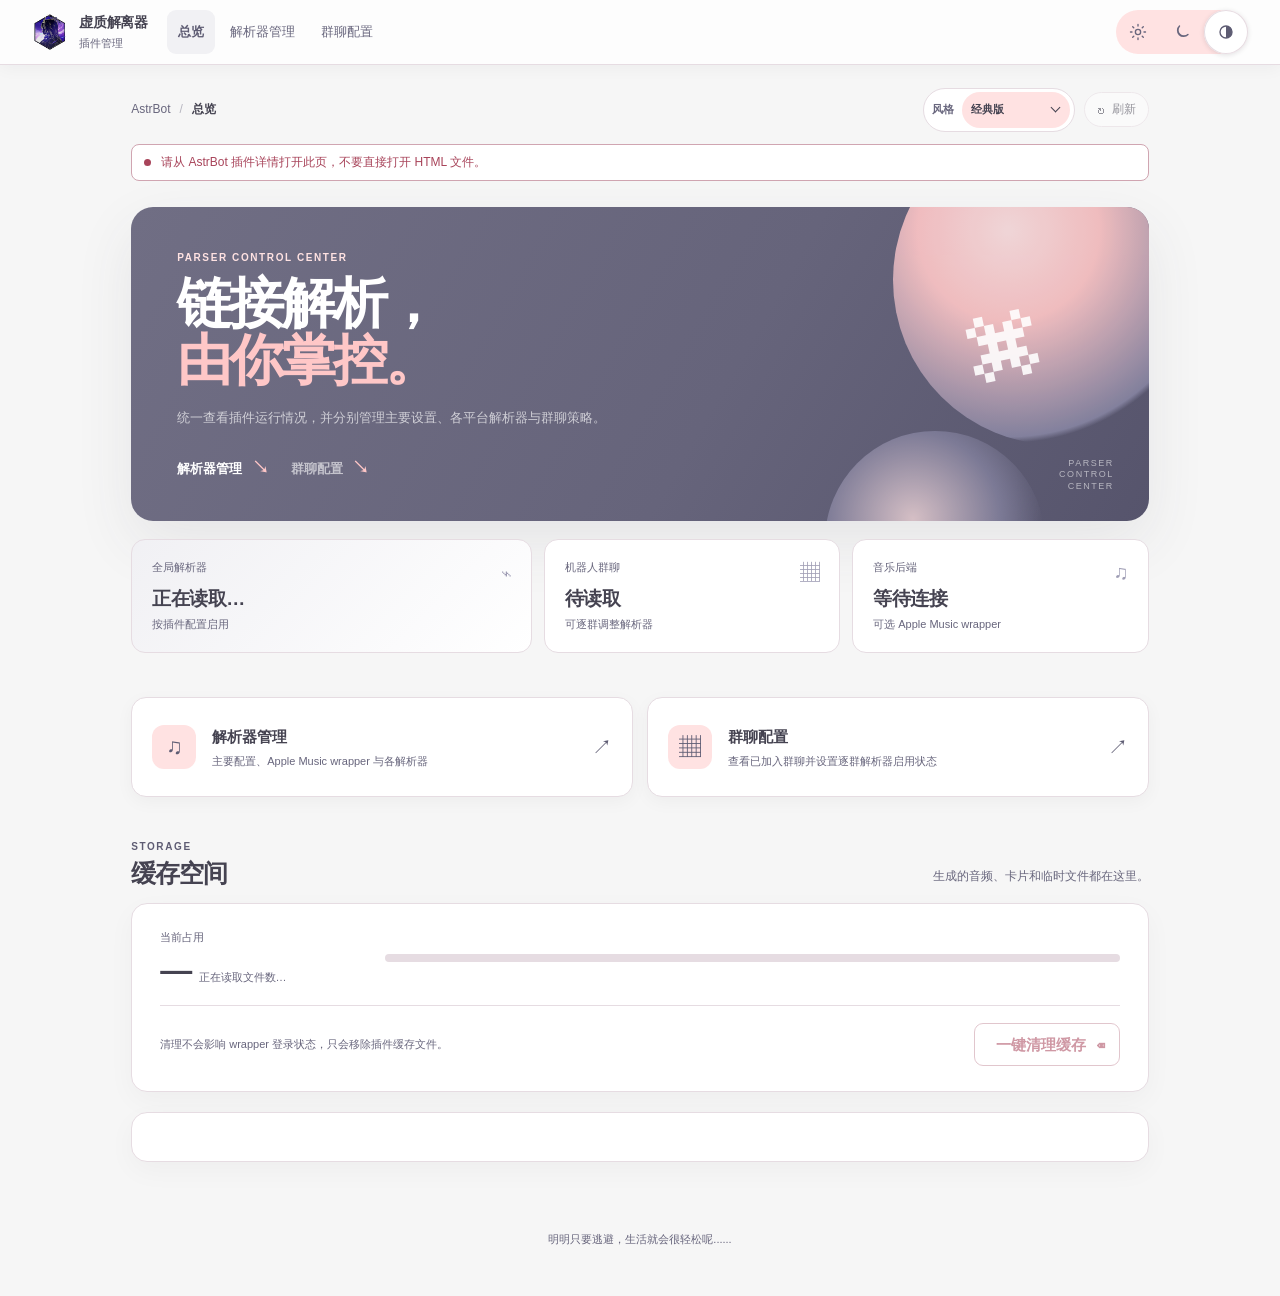
==== commit aac622aa: "Bug fixes and improvements." ====
--- a/pages/parser_management/index.html
+++ b/pages/parser_management/index.html
@@ -9,7 +9,9 @@
   <link rel="stylesheet" href="./style.css">
   <link rel="stylesheet" href="./style-refined.css">
   <script src="/api/plugin/page/bridge-sdk.js"></script>
+  <link rel="stylesheet" href="./settings.css">
   <script src="./app.js" defer></script>
+  <script src="./settings.js" defer></script>
 </head>
 <body>
   <div class="app-shell">
@@ -17,7 +19,7 @@
       <div class="brand"><img id="plugin-logo" class="brand-logo" src="./logo.png" alt="虚质解离器 Logo" width="40" height="40" decoding="async"><div><strong>虚质解离器</strong><span>插件管理</span></div></div>
       <nav class="nav-list" aria-label="管理分区">
         <a class="nav-item is-active" href="#overview" data-view-link="overview" aria-current="page"><span class="nav-icon" aria-hidden="true">⌂</span>总览</a>
-        <a class="nav-item" href="#music" data-view-link="music"><span class="nav-icon" aria-hidden="true">♫</span>音乐管理</a>
+        <a class="nav-item" href="#music" data-view-link="music"><span class="nav-icon" aria-hidden="true">♫</span>解析器管理</a>
         <a class="nav-item" href="#groups" data-view-link="groups"><span class="nav-icon" aria-hidden="true">▦</span>群聊配置</a>
       </nav>
       <div class="style-picker theme-picker"><span>外观</span><div id="theme-switch" class="theme-switch" role="radiogroup" aria-label="管理页外观"><label title="浅色"><input type="radio" name="theme-choice" value="light" aria-label="浅色"><span aria-hidden="true"><svg viewBox="0 0 24 24"><circle cx="12" cy="12" r="3.5"/><path d="M12 2v2m0 16v2M4.93 4.93l1.42 1.42m11.3 11.3 1.42 1.42M2 12h2m16 0h2M4.93 19.07l1.42-1.42m11.3-11.3 1.42-1.42"/></svg></span></label><label title="深色"><input type="radio" name="theme-choice" value="dark" aria-label="深色"><span aria-hidden="true"><svg viewBox="0 0 24 24"><path d="M20 15.3A8 8 0 0 1 8.7 4 8 8 0 1 0 20 15.3Z"/></svg></span></label><label title="自动，跟随 AstrBot"><input type="radio" name="theme-choice" value="auto" aria-label="自动，跟随 AstrBot"><span aria-hidden="true"><svg viewBox="0 0 24 24"><circle cx="12" cy="12" r="8"/><path class="theme-auto-half" d="M12 4a8 8 0 0 1 0 16Z"/></svg></span></label></div><select id="page-theme" name="page-theme" aria-label="管理页深色模式" hidden><option value="auto">跟随 AstrBot</option><option value="light">浅色</option><option value="dark">深色</option></select></div>
@@ -29,29 +31,42 @@
       <div id="notice" class="notice" role="status" aria-live="polite"><span class="notice-dot" aria-hidden="true"></span><span class="notice-text">正在连接 AstrBot 后台…</span></div>
 
       <section id="overview" class="view-panel" data-view="overview" aria-labelledby="page-title">
-        <section class="hero" aria-label="插件管理总览"><div class="hero-copy"><p class="eyebrow">PARSER CONTROL CENTER</p><h1 id="page-title">链接解析，<br><em>由你掌控。</em></h1><p class="hero-description">统一查看插件运行情况，并分别管理音乐服务与群聊解析器。</p><div class="hero-actions"><a class="hero-link" href="#music" data-open-view="music">音乐管理 <span aria-hidden="true">↘</span></a><a class="hero-link muted-link" href="#groups" data-open-view="groups">群聊配置 <span aria-hidden="true">↘</span></a></div></div><div class="hero-art" aria-hidden="true"><div class="orb orb-one"></div><div class="orb orb-two"></div><div class="music-note">⌘</div><div class="art-caption">PARSER<br>CONTROL<br>CENTER</div></div></section>
-        <section class="summary-row" aria-label="插件状态摘要"><article class="summary-card summary-primary"><div class="summary-label">全局解析器</div><div class="summary-value" id="parser-summary">正在读取…</div><div class="summary-meta">按插件配置启用</div><span class="summary-icon" aria-hidden="true">⌁</span></article><article class="summary-card"><div class="summary-label">OneBot 群聊</div><div class="summary-value" id="group-summary">待读取</div><div class="summary-meta">可逐群调整解析器</div><span class="summary-icon" aria-hidden="true">▦</span></article><article class="summary-card"><div class="summary-label">音乐后端</div><div class="summary-value" id="wrapper-state">等待连接</div><div class="summary-meta">可选 Apple Music wrapper</div><span class="summary-icon" aria-hidden="true">♫</span></article></section>
-        <section class="overview-shortcuts" aria-label="管理入口"><a class="overview-card" href="#music" data-open-view="music"><span class="overview-card-icon" aria-hidden="true">♫</span><span><strong>音乐管理</strong><small>Apple Music、音乐解析器、账号与缓存</small></span><span class="overview-arrow" aria-hidden="true">↗</span></a><a class="overview-card" href="#groups" data-open-view="groups"><span class="overview-card-icon" aria-hidden="true">▦</span><span><strong>群聊配置</strong><small>查看已加入群聊并设置逐群解析器启用状态</small></span><span class="overview-arrow" aria-hidden="true">↗</span></a></section>
+        <section class="hero" aria-label="插件管理总览"><div class="hero-copy"><p class="eyebrow">PARSER CONTROL CENTER</p><h1 id="page-title">链接解析，<br><em>由你掌控。</em></h1><p class="hero-description">统一查看插件运行情况，并分别管理主要设置、各平台解析器与群聊策略。</p><div class="hero-actions"><a class="hero-link" href="#music" data-open-view="music">解析器管理 <span aria-hidden="true">↘</span></a><a class="hero-link muted-link" href="#groups" data-open-view="groups">群聊配置 <span aria-hidden="true">↘</span></a></div></div><div class="hero-art" aria-hidden="true"><div class="orb orb-one"></div><div class="orb orb-two"></div><div class="music-note">⌘</div><div class="art-caption">PARSER<br>CONTROL<br>CENTER</div></div></section>
+        <section class="summary-row" aria-label="插件状态摘要"><article class="summary-card summary-primary"><div class="summary-label">全局解析器</div><div class="summary-value" id="parser-summary">正在读取…</div><div class="summary-meta">按插件配置启用</div><span class="summary-icon" aria-hidden="true">⌁</span></article><article class="summary-card"><div class="summary-label">机器人群聊</div><div class="summary-value" id="group-summary">待读取</div><div class="summary-meta">可逐群调整解析器</div><span class="summary-icon" aria-hidden="true">▦</span></article><article class="summary-card"><div class="summary-label">音乐后端</div><div class="summary-value" id="wrapper-state">等待连接</div><div class="summary-meta">可选 Apple Music wrapper</div><span class="summary-icon" aria-hidden="true">♫</span></article></section>
+        <section class="overview-shortcuts" aria-label="管理入口"><a class="overview-card" href="#music" data-open-view="music"><span class="overview-card-icon" aria-hidden="true">♫</span><span><strong>解析器管理</strong><small>主要配置、Apple Music wrapper 与各解析器</small></span><span class="overview-arrow" aria-hidden="true">↗</span></a><a class="overview-card" href="#groups" data-open-view="groups"><span class="overview-card-icon" aria-hidden="true">▦</span><span><strong>群聊配置</strong><small>查看已加入群聊并设置逐群解析器启用状态</small></span><span class="overview-arrow" aria-hidden="true">↗</span></a></section>
+        <section id="cache" class="section-block" aria-labelledby="cache-title"><div class="section-heading"><div><p class="section-kicker">STORAGE</p><h2 id="cache-title">缓存空间</h2></div><p>生成的音频、卡片和临时文件都在这里。</p></div><div class="cache-panel panel"><div class="cache-size"><span class="cache-label">当前占用</span><strong id="cache-size">—</strong><span id="cache-files" class="cache-files">正在读取文件数…</span></div><div class="cache-meter"><span id="cache-meter-fill"></span></div><div class="cache-actions"><p>清理不会影响 wrapper 登录状态，只会移除插件缓存文件。</p><button id="clear-cache" type="button" class="danger-button" disabled><span class="clear-cache-label">一键清理缓存</span> <span aria-hidden="true">⌫</span></button></div></div><div id="cache-configuration" class="panel config-panel"></div></section>
       </section>
 
       <section id="music" class="view-panel" data-view="music" hidden aria-labelledby="music-view-title">
-        <header class="view-intro"><p class="section-kicker">MUSIC MANAGEMENT</p><h1 id="music-view-title">音乐管理</h1><p>Apple Music 账号与音频设置，以及其他音乐解析器的独立配置。</p></header>
+        <header class="view-intro"><p class="section-kicker">PARSER MANAGEMENT</p><h1 id="music-view-title">解析器管理</h1><p>主要设置和解析器配置自动保存，保存成功后即用于后续任务，无需重载插件。</p></header>
+        <section id="plugin-configuration" class="section-block" aria-labelledby="plugin-configuration-title">
+          <div class="section-heading"><div><p class="section-kicker">PLUGIN SETTINGS</p><h2 id="plugin-configuration-title">插件主要配置</h2></div><div class="config-feedback"><p id="configuration-state" role="status" aria-live="polite">正在读取配置…</p><button id="retry-configuration" type="button" class="quiet-action" hidden>重试保存</button></div></div>
+          <p class="panel-note">开关和下拉选项自动保存；文本与数字编辑完成后保存。Cookie 和上传文件需单独提交。不会启用尚未配置的解析器。</p>
+          <div id="global-configuration" class="config-groups"></div>
+        </section>
+        <section id="wrapper-configuration" class="section-block" aria-labelledby="wrapper-configuration-title">
+          <div class="section-heading"><div><p class="section-kicker">APPLE MUSIC WRAPPER</p><h2 id="wrapper-configuration-title">Apple Music wrapper 配置</h2></div><p>连接、登录、环境与单曲验证</p></div>
+          <div id="wrapper-fields" class="panel config-panel"></div>
+
         <section class="music-connection-summary" aria-label="Apple Music 连接状态"><article class="summary-card summary-primary"><div class="summary-label">wrapper 连接</div><div class="summary-value" id="music-wrapper-state">等待连接</div><div class="summary-meta">可选 Apple Music 服务</div></article><article class="summary-card"><div class="summary-label">账号</div><div class="summary-value" id="auth-state">未确认</div><div class="summary-meta" id="storefront">地区 —</div></article><article class="summary-card"><div class="summary-label">订阅</div><div class="summary-value" id="subscription-state">未核验</div><div class="summary-meta" id="subscription-detail">尚未核验订阅</div></article></section>
         <div class="section-heading" id="account"><div><p class="section-kicker">ACCOUNT</p><h2>账号与环境</h2></div><p>先连接服务，再完成登录与订阅检查。</p></div>
         <div class="dashboard-grid"><section class="panel status-panel" aria-labelledby="status-title"><div class="panel-head"><div><h3 id="status-title">运行状态</h3><p>每一项都只读自当前服务。</p></div><span class="panel-symbol" aria-hidden="true">◌</span></div><dl class="status-list"><div><dt>Apple Music 订阅</dt><dd id="subscription-state-detail">未核验</dd></div><div><dt>gamdl</dt><dd id="gamdl-state">未确认</dd></div><div><dt>FFmpeg / FFprobe</dt><dd id="ffmpeg-state">未确认</dd></div><div><dt>音频生成</dt><dd id="playback-state">未确认</dd></div></dl><p class="panel-note">环境就绪只代表可尝试，不代表每首歌曲都能下载。</p></section><section class="panel login-panel" aria-labelledby="login-title"><div class="panel-head"><div><h3 id="login-title">登录 Apple 账号</h3><p>账号只会交给你配置的 wrapper 服务。</p></div><span class="secure-mark" aria-hidden="true">⌁</span></div><form id="login-form"><fieldset id="login-fields" disabled><label for="username">Apple 账号</label><input id="username" name="username" type="text" autocomplete="username" maxlength="254" placeholder="邮箱或手机号" required><label for="password">密码</label><input id="password" name="password" type="password" autocomplete="current-password" maxlength="1024" placeholder="输入账号密码" required><button id="login" type="submit" class="primary-button">登录账号 <span aria-hidden="true">→</span></button></fieldset></form><form id="two-factor-form" hidden><fieldset id="two-factor-fields" disabled><label for="code">双重认证验证码</label><input id="code" name="code" inputmode="numeric" autocomplete="one-time-code" pattern="[0-9]{6}" maxlength="6" placeholder="六位验证码" required><button type="submit" class="primary-button">提交验证码 <span aria-hidden="true">→</span></button></fieldset></form><p class="panel-note">密码和验证码提交后会立即清空，不写入插件配置。</p><button id="clear-session" class="quiet-button" type="button" disabled>清除内存会话</button></section></div>
-        <section id="settings" class="section-block" aria-labelledby="settings-title"><div class="section-heading"><div><p class="section-kicker">APPLE MUSIC</p><h2 id="settings-title">Apple Music 解析设置</h2></div><p>更改会自动保存，并立即用于后续解析。</p></div><form id="settings-form" class="panel settings-panel"><fieldset id="settings-fields" disabled><div class="settings-grid"><div class="settings-group"><div class="settings-group-head"><h3>解析行为</h3><p>控制账号后端、音频返回和卡片内容。</p></div><label class="setting-row" for="setting-backend"><span><strong>启用可选账号后端</strong><small>连接 wrapper、登录账号并获取完整音频</small></span><span class="switch"><input id="setting-backend" type="checkbox"><span class="switch-track" aria-hidden="true"></span></span></label><label class="setting-row" for="setting-return-audio"><span><strong>返回单曲音频</strong><small>实验性功能；歌单仍只返回信息卡片</small></span><span class="switch"><input id="setting-return-audio" type="checkbox"><span class="switch-track" aria-hidden="true"></span></span></label><label class="setting-row" for="setting-cover"><span><strong>显示歌单封面</strong><small>关闭后仍保留歌曲专辑缩略图</small></span><span class="switch"><input id="setting-cover" type="checkbox"><span class="switch-track" aria-hidden="true"></span></span></label><label class="setting-row" for="setting-url"><span><strong>显示歌曲/歌单原始链接</strong><small>控制信息卡片底部的来源链接</small></span><span class="switch"><input id="setting-url" type="checkbox"><span class="switch-track" aria-hidden="true"></span></span></label></div><div class="settings-group audio-settings"><div class="settings-group-head"><h3>音频交付</h3><p>选择发送形式，并排列文件音质回退顺序。</p></div><div class="format-setting"><span class="field-title">Apple Music 音频发送格式</span><div class="segment-control" role="radiogroup" aria-label="Apple Music 音频发送格式"><label><input type="radio" name="audio-format" value="file"><span>文件</span></label><label><input type="radio" name="audio-format" value="voice"><span>语音</span></label></div><p id="format-help" class="field-help">文件模式按下方优先级下载；不可用时自动回退。</p></div><div class="codec-setting"><div class="codec-title"><span><strong>文件音质优先级</strong><small>从上到下尝试，第一个可用编码成功后停止。</small></span><button id="add-codec" class="add-button" type="button">＋ 添加</button></div><div id="codec-priority-list" class="codec-list" aria-live="polite"></div></div></div></div><div class="settings-footer"><p id="settings-state" role="status" aria-live="polite">更改会自动保存。</p><button id="save-settings" type="submit" class="primary-button" disabled hidden>保存设置 <span aria-hidden="true">→</span></button></div></fieldset></form></section>
-        <section id="other-music" class="section-block other-music-section" aria-labelledby="other-music-title"><div class="section-heading"><div><p class="section-kicker">MUSIC PARSERS</p><h2 id="other-music-title">其他音乐解析器</h2></div><p id="music-settings-state" role="status" aria-live="polite">读取配置…</p></div><p class="music-settings-intro">音乐配置会自动保存。Cookie 只写入插件本地配置，不会回显到页面。</p><div id="music-parser-list" class="music-parser-list"></div></section>
         <section id="verify" class="panel verify-panel" aria-labelledby="verify-title"><div class="verify-art" aria-hidden="true"><span>♫</span></div><div class="verify-content"><div class="panel-head"><div><p class="section-kicker">AUDIO CHECK</p><h3 id="verify-title">验证一首歌</h3><p>生成一份真实音频，检查格式和完整时长。</p></div></div><form id="verify-form"><fieldset id="verify-fields" disabled><label for="track-url">Apple Music 单曲链接</label><div class="input-row"><input id="track-url" type="url" required maxlength="2048" value="https://music.apple.com/cn/album/落日/1514034441?i=1514034916"><button type="submit" class="primary-button">开始验证 <span aria-hidden="true">→</span></button></div></fieldset></form><p id="verification-result" class="result-line" role="status">尚未验证音频。登录成功不保证每首歌曲都能下载。</p></div></section>
-        <section id="cache" class="section-block" aria-labelledby="cache-title"><div class="section-heading"><div><p class="section-kicker">STORAGE</p><h2 id="cache-title">缓存空间</h2></div><p>生成的音频、卡片和临时文件都在这里。</p></div><div class="cache-panel panel"><div class="cache-size"><span class="cache-label">当前占用</span><strong id="cache-size">—</strong><span id="cache-files" class="cache-files">正在读取文件数…</span></div><div class="cache-meter"><span id="cache-meter-fill"></span></div><div class="cache-actions"><p>清理不会影响 wrapper 登录状态，只会移除插件缓存文件。</p><button id="clear-cache" type="button" class="danger-button" disabled><span class="clear-cache-label">一键清理缓存</span> <span aria-hidden="true">⌫</span></button></div></div></section>
-        <details class="getting-started"><summary>首次使用指南 <span aria-hidden="true">⌄</span></summary><ol><li>部署兼容的 wrapper-v2（API 0.0.2），仅向本机或可信内网开放。</li><li>在插件配置的 Apple Music 解析器中启用后端，填写 wrapper 地址并重载插件。</li><li>使用独立 Python 环境安装 gamdl 3.9.1，并将 FFmpeg 与 FFprobe 放入 PATH。</li><li>在此页登录并核验订阅，验证单曲后再开启“返回单曲音频”。</li></ol><p>清除内存会话不会删除磁盘登录缓存。</p></details>
+        </section>
+        <section id="parser-configuration" class="section-block" aria-labelledby="parser-configuration-title">
+          <div class="section-heading"><div><p class="section-kicker">PARSERS</p><h2 id="parser-configuration-title">各解析器配置</h2></div><p>各平台独立保存，不影响群聊草稿。</p></div>
+          <div id="parser-configuration-list" class="config-groups"></div>
+        </section>
+        <details class="getting-started"><summary>首次使用指南 <span aria-hidden="true">⌄</span></summary><ol><li>部署兼容的 wrapper-v2（API 0.0.2），仅向本机或可信内网开放。</li><li>在插件配置的 Apple Music 解析器中启用后端，在上方填写 wrapper 地址，保存后即可生效。</li><li>使用独立 Python 环境安装 gamdl 3.9.1，并将 FFmpeg 与 FFprobe 放入 PATH。</li><li>在此页登录并核验订阅，验证单曲后再开启“返回单曲音频”。</li></ol><p>清除内存会话不会删除磁盘登录缓存。</p></details>
       </section>
 
       <section id="groups" class="view-panel" data-view="groups" hidden aria-labelledby="groups-title">
-        <header class="view-intro"><p class="section-kicker">GROUP PARSER POLICY</p><h1 id="groups-title">群聊配置</h1><p>为每个已加入的 OneBot 群聊单独选择参与链接识别与仲裁的解析器。</p></header>
-        <section class="group-policy-note panel" aria-labelledby="group-policy-title"><div><span class="policy-icon" aria-hidden="true">i</span><div><h2 id="group-policy-title">只影响本群的解析行为</h2><p>未启用的解析器会在链接匹配和仲裁之前过滤。这里的改动先保留为草稿，只有点击“确认并保存”后才写入插件配置。</p></div></div><p class="group-command-hint">群主或管理员也可在群里发送：<code>/关闭bilibili解析</code> 或 <code>/开启bilibili解析</code></p></section>
-        <div class="group-toolbar"><label class="group-search-label" for="group-search">查找群聊</label><input id="group-search" type="search" placeholder="输入群名、群号或 Bot 实例" autocomplete="off"><button id="refresh-groups" type="button" class="quiet-action">刷新群列表</button></div>
-        <div class="group-save-bar"><p id="group-settings-state" role="status" aria-live="polite">正在读取 OneBot 群聊…</p><div><button id="discard-group-settings" type="button" class="secondary-button" disabled>放弃更改</button><button id="save-group-settings" type="button" class="primary-button" disabled>确认并保存 <span aria-hidden="true">→</span></button></div></div>
-        <div id="group-list" class="group-list" aria-live="polite" aria-busy="true"><div class="group-empty">正在读取当前 OneBot 已加入的群聊…</div></div>
+        <header class="view-intro"><p class="section-kicker">GROUP PARSER POLICY</p><h1 id="groups-title">群聊配置</h1><p>同时管理各 OneBot 实例和 QQ 官方机器人（WebSocket）的群聊，配置按实例与群聊独立生效；官方群通过收到的群消息逐步记录。</p></header>
+        <section class="group-policy-note panel" aria-labelledby="group-policy-title"><div><span class="policy-icon" aria-hidden="true">i</span><div><h2 id="group-policy-title">只影响本群的解析行为</h2><p>未启用的解析器会在链接匹配和仲裁之前过滤。这里的改动先保留为草稿，只有点击“确认并保存”后才写入插件配置。</p></div></div><p class="group-command-hint">AstrBot Bot 管理员也可在群里发送：<code>/关闭bilibili解析</code>、<code>/开启bilibili解析</code> 或 <code>/关闭网易云解析</code></p></section>
+        <div class="group-toolbar"><label class="group-search-label" for="group-search">查找群聊</label><input id="group-search" type="search" placeholder="输入备注名、群名、群号或 Bot 实例" autocomplete="off"><button id="refresh-groups" type="button" class="quiet-action">刷新群列表</button></div>
+        <section id="group-instance-errors" class="panel group-query-warnings" role="status" aria-live="polite" hidden><h2>部分机器人实例暂不可用</h2><p>正常实例仍可管理。失败实例不作退群判断、不清理历史配置；上次群信息仅供参考，未保存草稿会保留在当前页面。</p><ul id="group-instance-error-list"></ul><button id="retry-groups" type="button" class="secondary-button">重试读取（保留草稿）</button></section>
+        <div class="group-save-bar"><p id="group-settings-state" role="status" aria-live="polite">正在读取各机器人实例的群聊…</p><div id="group-save-actions" class="group-save-actions"><span id="group-dirty-indicator" class="group-dirty-indicator" aria-hidden="true" hidden>有未保存更改</span><button id="discard-group-settings" type="button" class="secondary-button" disabled>放弃更改</button><button id="save-group-settings" type="button" class="primary-button" disabled>确认并保存 <span aria-hidden="true">→</span></button></div></div>
+        <div id="group-list" class="group-list" aria-busy="true"><div class="group-empty">正在读取各机器人实例的群聊…</div></div>
       </section>
       <footer>明明只要逃避，生活就会很轻松呢......</footer>
     </main>
--- a/pages/parser_management/style.css
+++ b/pages/parser_management/style.css
@@ -27,9 +27,9 @@
 .music-connection-summary{display:grid;grid-template-columns:repeat(3,minmax(0,1fr));gap:12px;margin-bottom:38px}.music-connection-summary .summary-card{min-width:0}
 .overview-shortcuts{display:grid;grid-template-columns:repeat(2,minmax(0,1fr));gap:14px;margin:22px 0 42px}.overview-card{display:grid;grid-template-columns:46px minmax(0,1fr) 24px;align-items:center;gap:14px;min-height:100px;padding:18px 20px;border:1px solid var(--line);border-radius:15px;background:var(--surface);box-shadow:var(--panel-shadow,0 5px 18px rgba(29,29,31,.04));transition:border-color .18s ease,transform .18s ease,background .18s ease}.overview-card:hover{border-color:color-mix(in srgb,var(--accent) 40%,var(--line));transform:translateY(-2px);background:color-mix(in srgb,var(--accent) 3%,var(--surface))}.overview-card-icon{display:grid;place-items:center;width:44px;height:44px;border-radius:12px;background:var(--surface-soft);color:var(--accent-deep);font-size:22px}.overview-card strong,.overview-card small{display:block}.overview-card strong{font-size:15px}.overview-card small{margin-top:5px;color:var(--muted);font-size:11px;line-height:1.45}.overview-arrow{color:var(--accent-deep);font-size:20px;text-align:right}
 .group-policy-note{display:flex;align-items:flex-start;justify-content:space-between;gap:24px;margin:0 0 20px;padding:18px 22px}.group-policy-note>div{display:flex;gap:13px;min-width:0}.policy-icon{display:grid;place-items:center;flex:0 0 28px;width:28px;height:28px;border-radius:50%;background:color-mix(in srgb,var(--accent) 13%,var(--surface));color:var(--accent-deep);font-size:15px;font-weight:700}.group-policy-note h2{margin:0;font-size:14px}.group-policy-note p{margin:5px 0 0;color:var(--muted);font-size:11px;line-height:1.6}.group-policy-note .group-command-hint{max-width:340px;padding:8px 11px;border-radius:9px;background:var(--surface-soft);font-size:10px}.group-command-hint code{color:var(--accent-deep);font-family:ui-monospace,SFMono-Regular,Consolas,monospace;font-weight:650;overflow-wrap:anywhere}
-.group-toolbar{display:grid;grid-template-columns:auto minmax(180px,1fr) auto;align-items:end;gap:10px;margin:0 0 12px}.group-search-label{margin:0 0 9px;font-size:11px}.group-toolbar input{height:40px;margin:0;padding:8px 12px}.quiet-action,.secondary-button{min-height:40px;padding:8px 13px;border:1px solid var(--line);border-radius:9px;background:var(--surface);color:var(--text);font-size:11px;font-weight:600}.quiet-action:hover:not(:disabled),.secondary-button:hover:not(:disabled){background:var(--surface-soft)}.group-save-bar{position:sticky;z-index:5;top:0;display:flex;align-items:center;justify-content:space-between;gap:16px;margin:0 0 12px;padding:11px 13px;border:1px solid var(--line);border-radius:12px;background:color-mix(in srgb,var(--surface) 92%,transparent);box-shadow:0 6px 18px rgba(29,29,31,.06);backdrop-filter:blur(12px)}.group-save-bar>p{margin:0;color:var(--muted);font-size:11px}.group-save-bar>p[data-error=true]{color:var(--negative)}.group-save-bar>div{display:flex;gap:8px;flex:0 0 auto}.group-save-bar .primary-button{min-height:40px}.group-list{display:grid;gap:12px}.group-card{min-width:0;padding:18px 20px;border:1px solid var(--line);border-radius:14px;background:var(--surface)}.group-card>header{display:flex;align-items:flex-start;justify-content:space-between;gap:14px;padding-bottom:12px;border-bottom:1px solid var(--line)}.group-identity{min-width:0}.group-identity h2{margin:0;font-size:15px;line-height:1.35;overflow-wrap:anywhere}.group-identity p{margin:4px 0 0;color:var(--muted);font-size:10px;overflow-wrap:anywhere}.group-enabled-count{flex:0 0 auto;padding:5px 8px;border-radius:99px;background:var(--surface-soft);color:var(--accent-deep);font-size:10px;font-weight:650}.group-parser-grid{display:grid;grid-template-columns:repeat(3,minmax(0,1fr));gap:7px 12px;margin:0;padding:12px 0 0;border:0;min-width:0}.group-parser-grid legend{padding:0 0 6px;color:var(--muted);font-size:10px;font-weight:600}.group-parser-toggle{display:flex;align-items:center;justify-content:space-between;gap:8px;min-width:0;margin:0;padding:9px 10px;border:1px solid var(--line);border-radius:10px;background:var(--surface);cursor:pointer}.group-parser-toggle[data-global-enabled=false]{background:color-mix(in srgb,var(--surface-soft) 72%,var(--surface));cursor:not-allowed}.group-parser-label{min-width:0}.group-parser-label strong,.group-parser-label small{display:block}.group-parser-label strong{font-size:11px;color:var(--text)}.group-parser-label small{margin-top:3px;color:var(--muted);font-size:9px;line-height:1.35}.group-parser-toggle[data-global-enabled=false] .group-parser-label small{color:var(--negative)}.group-empty{padding:28px 20px;border:1px dashed var(--line);border-radius:14px;background:var(--surface);color:var(--muted);font-size:12px;line-height:1.6;text-align:center}
+.group-toolbar{display:grid;grid-template-columns:auto minmax(180px,1fr) auto;align-items:end;gap:10px;margin:0 0 12px}.group-search-label{margin:0 0 9px;font-size:11px}.group-toolbar input{height:40px;margin:0;padding:8px 12px}.quiet-action,.secondary-button{min-height:40px;padding:8px 13px;border:1px solid var(--line);border-radius:9px;background:var(--surface);color:var(--text);font-size:11px;font-weight:600}.quiet-action:hover:not(:disabled),.secondary-button:hover:not(:disabled){background:var(--surface-soft)}.group-save-bar{position:sticky;z-index:5;top:0;display:flex;align-items:center;justify-content:space-between;gap:16px;margin:0 0 12px;padding:11px 13px;border:1px solid var(--line);border-radius:12px;background:color-mix(in srgb,var(--surface) 92%,transparent);box-shadow:0 6px 18px rgba(29,29,31,.06);backdrop-filter:blur(12px)}.group-save-bar>p{margin:0;color:var(--muted);font-size:11px}.group-save-bar>p[data-error=true]{color:var(--negative)}.group-save-actions{display:flex;align-items:center;justify-content:flex-end;gap:8px;flex:0 0 auto}.group-dirty-indicator{padding:7px 10px;border:1px solid color-mix(in srgb,var(--accent) 28%,var(--line));border-radius:999px;background:color-mix(in srgb,var(--accent) 9%,var(--surface));color:var(--accent-deep);font-size:10px;font-weight:650;white-space:nowrap}.group-dirty-indicator[hidden]{display:none}.group-save-bar .primary-button{min-height:40px}.group-list{display:grid;gap:12px}.group-card{min-width:0;padding:18px 20px;border:1px solid var(--line);border-radius:14px;background:var(--surface)}.group-card>header{display:flex;align-items:flex-start;justify-content:space-between;gap:14px;padding-bottom:12px;border-bottom:1px solid var(--line)}.group-identity{min-width:0}.group-identity h2{margin:0;font-size:15px;line-height:1.35;overflow-wrap:anywhere}.group-identity p{margin:4px 0 0;color:var(--muted);font-size:10px;overflow-wrap:anywhere}.group-enabled-count{flex:0 0 auto;padding:5px 8px;border-radius:99px;background:var(--surface-soft);color:var(--accent-deep);font-size:10px;font-weight:650}.group-total-toggle{display:flex;align-items:center;justify-content:space-between;gap:14px;margin-top:12px;padding:12px 13px;border:1px solid color-mix(in srgb,var(--accent) 24%,var(--line));border-radius:11px;background:color-mix(in srgb,var(--accent) 5%,var(--surface));cursor:pointer}.group-total-label{min-width:0}.group-total-label strong,.group-total-label small{display:block}.group-total-label strong{font-size:12px;color:var(--text)}.group-total-label small{margin-top:3px;color:var(--muted);font-size:10px;line-height:1.5;overflow-wrap:anywhere}.group-total-toggle:has(input:not(:checked)){border-color:color-mix(in srgb,var(--negative) 32%,var(--line));background:color-mix(in srgb,var(--negative) 5%,var(--surface))}.group-total-toggle:has(input:not(:checked)) .group-total-label small{color:var(--negative)}.group-total-toggle .switch{width:44px;height:26px}.group-total-toggle .switch-track::after{width:22px;height:22px}.group-total-toggle .switch input:checked+.switch-track::after{transform:translateX(18px)}.group-parser-grid{display:grid;grid-template-columns:repeat(3,minmax(0,1fr));gap:7px 12px;margin:0;padding:12px 0 0;border:0;min-width:0}.group-parser-grid legend{padding:0 0 6px;color:var(--muted);font-size:10px;font-weight:600}.group-parser-toggle{display:flex;align-items:center;justify-content:space-between;gap:8px;min-width:0;margin:0;padding:9px 10px;border:1px solid var(--line);border-radius:10px;background:var(--surface);cursor:pointer}.group-parser-toggle[data-global-enabled=false]{background:color-mix(in srgb,var(--surface-soft) 72%,var(--surface));cursor:not-allowed}.group-parser-label{min-width:0}.group-parser-label strong,.group-parser-label small{display:block}.group-parser-label strong{font-size:11px;color:var(--text)}.group-parser-label small{margin-top:3px;color:var(--muted);font-size:9px;line-height:1.35}.group-parser-toggle[data-global-enabled=false] .group-parser-label small{color:var(--negative)}.group-empty{padding:28px 20px;border:1px dashed var(--line);border-radius:14px;background:var(--surface);color:var(--muted);font-size:12px;line-height:1.6;text-align:center}
 @media(max-width:760px){.music-connection-summary{grid-template-columns:1fr 1fr}.music-connection-summary .summary-card:first-child{grid-column:1/-1}.group-policy-note{display:block}.group-policy-note .group-command-hint{max-width:none;margin-top:12px}.group-parser-grid{grid-template-columns:repeat(2,minmax(0,1fr))}}
-@media(max-width:620px){.overview-shortcuts{grid-template-columns:1fr;gap:10px}.overview-card{min-height:84px;padding:14px}.music-connection-summary{gap:8px}.music-connection-summary .summary-card{min-height:98px;padding:15px}.group-toolbar{grid-template-columns:1fr auto;align-items:center}.group-search-label{grid-column:1/-1;margin:0 0 -4px}.group-toolbar input{min-width:0}.group-save-bar{align-items:stretch;flex-direction:column}.group-save-bar>div{display:grid;grid-template-columns:1fr 1.2fr}.group-save-bar button{min-width:0;padding-inline:8px}.group-card{padding:15px}.group-card>header{flex-direction:column}.group-enabled-count{align-self:flex-start}.group-parser-grid{grid-template-columns:1fr 1fr;gap:7px}.group-parser-toggle{padding:8px}.view-intro{margin-bottom:18px}}
+@media(max-width:620px){.overview-shortcuts{grid-template-columns:1fr;gap:10px}.overview-card{min-height:84px;padding:14px}.music-connection-summary{gap:8px}.music-connection-summary .summary-card{min-height:98px;padding:15px}.group-toolbar{grid-template-columns:1fr auto;align-items:center}.group-search-label{grid-column:1/-1;margin:0 0 -4px}.group-toolbar input{min-width:0}.group-save-bar{align-items:stretch;flex-direction:column}.group-save-actions{display:grid;grid-template-columns:1fr 1fr}.group-dirty-indicator{grid-column:1/-1;justify-self:end}.group-save-bar button{min-width:0;padding-inline:8px}.group-card{padding:15px}.group-card>header{flex-direction:column}.group-enabled-count{align-self:flex-start}.group-parser-grid{grid-template-columns:1fr 1fr;gap:7px}.group-parser-toggle{padding:8px}.view-intro{margin-bottom:18px}}
 @media(prefers-reduced-motion:reduce){.view-panel{animation:none}.overview-card{transition:none}}
 /* Soft lavender / blush palette: exact requested colors are the anchors;
    deeper neutral tints keep small text and controls comfortably legible. */
@@ -52,5 +52,8 @@
 
 .platform-status-bar{display:grid;grid-template-columns:92px minmax(0,1fr);align-items:stretch;margin-bottom:14px;padding:6px;border:1px solid var(--line);border-radius:15px;background:color-mix(in srgb,var(--surface) 90%,transparent);box-shadow:0 8px 24px rgba(29,29,31,.035)}.platform-status-heading{display:flex;flex-direction:column;justify-content:center;padding:8px 12px}.platform-status-heading strong{font-size:11px;letter-spacing:-.01em}.platform-status-heading span{color:var(--muted);font-size:9px}.platform-status-bar ul{display:grid;grid-template-columns:repeat(5,minmax(0,1fr));gap:3px;margin:0;padding:0;list-style:none}.platform-status-bar li{display:grid;grid-template-columns:8px minmax(0,1fr);align-items:center;gap:8px;min-width:0;padding:8px 9px;border-radius:10px;background:var(--surface-soft)}.platform-status-bar li>span:last-child{min-width:0}.platform-status-bar li strong,.platform-status-bar li small{display:block;overflow:hidden;text-overflow:ellipsis;white-space:nowrap}.platform-status-bar li strong{font-size:11px;font-weight:650}.platform-status-bar li small{margin-top:1px;color:var(--muted);font-size:9px}.platform-light{width:7px;height:7px;border-radius:50%;background:var(--negative);box-shadow:0 0 0 3px color-mix(in srgb,var(--negative) 13%,transparent)}.platform-status-bar li[data-available=true] .platform-light{background:var(--positive);box-shadow:0 0 0 3px color-mix(in srgb,var(--positive) 14%,transparent)}
 @media (prefers-reduced-transparency:reduce){.platform-status-bar{background:var(--surface)}}
+.group-query-warnings{margin-bottom:14px;padding:16px 20px;overflow-wrap:anywhere;border-color:var(--negative)}.group-query-warnings[hidden]{display:none}.group-query-warnings h2{margin:0;font-size:14px}.group-query-warnings p,.group-query-warnings li{font-size:12px;line-height:1.6}.group-query-warnings p{color:var(--muted)}.group-query-warnings ul{padding-left:20px}.group-card[data-unavailable=true]{border-style:dashed}.group-card[data-unavailable=true] .group-identity p:last-child{color:var(--negative)}
+.group-save-bar{top:84px}
+.group-remark-field{margin-top:14px;min-width:0}.group-remark-field label{color:var(--text);font-size:12px}.group-remark-field input{margin-bottom:5px;min-height:44px;font-size:16px}.group-remark-field small{display:block;color:var(--muted);font-size:11px;line-height:1.6;overflow-wrap:anywhere}
 @media (max-width:880px){.platform-status-bar{grid-template-columns:1fr}.platform-status-heading{display:none}.platform-status-bar ul{grid-template-columns:repeat(3,minmax(0,1fr))}}
 @media (max-width:620px){.platform-status-bar{padding:5px;margin-bottom:11px}.platform-status-bar ul{grid-template-columns:repeat(2,minmax(0,1fr))}.platform-status-bar li{padding:8px}.platform-status-bar li:last-child{grid-column:1/-1}}
--- a/pages/parser_management/settings.css
+++ b/pages/parser_management/settings.css
@@ -0,0 +1,46 @@
+/* Reuse both existing palettes and fonts; these rules only lay out new forms. */
+.config-groups { display: grid; gap: 20px; }
+.config-panel { padding: 24px; min-width: 0; }
+.config-group-title { margin: 0 0 20px; font-size: 18px; }
+.config-grid { display: grid; grid-template-columns: repeat(2, minmax(0, 1fr)); gap: 22px 28px; }
+.config-field { min-width: 0; display: flex; flex-direction: column; align-items: stretch; }
+.config-label { font-weight: 600; margin-bottom: 4px; line-height: 1.6; }
+.config-help { font-size: 13px; opacity: .8; line-height: 1.65; margin: 0 0 10px; overflow-wrap: anywhere; }
+.config-help:empty { display: none; }
+.config-field input:not([type="checkbox"]), .config-field select, .config-field textarea { width: 100%; min-width: 0; box-sizing: border-box; font: inherit; }
+.config-field textarea { resize: vertical; padding: 12px; border: 1px solid var(--line, #b8b5bc); border-radius: 10px; background: var(--surface, #fff); color: inherit; }
+html[data-theme="dark"] .config-field textarea { background: var(--surface, #25252c); }
+.config-toggle { display: grid; grid-template-columns: 1fr 48px; align-content: start; column-gap: 16px; }
+.config-toggle .config-help, .config-toggle .config-field-status { grid-column: 1 / -1; }
+.config-toggle .config-field-retry { grid-column: 1 / -1; }
+.config-field-retry { align-self: start; justify-self: start; }
+.config-toggle input { grid-column: 2; grid-row: 1; appearance: none; position: relative; width: 44px; height: 26px; margin: 0; border-radius: 20px; border: 1px solid var(--line, #b8b5bc); background: var(--surface, #eee); align-self: center; cursor: pointer; transition: background .15s; }
+.config-toggle input::before { content: ""; position: absolute; left: 3px; top: 3px; width: 18px; height: 18px; border-radius: 50%; background: var(--text, #555); transition: transform .15s; }
+.config-toggle input:checked { background: var(--accent, #98738a); }
+.config-toggle input:checked::before { transform: translateX(18px); background: #fff; }
+.config-toggle input:disabled { opacity: .45; cursor: not-allowed; }
+@media (prefers-reduced-motion: reduce) { .config-toggle input, .config-toggle input::before { transition: none; } }
+.config-field-status { font-size: 13px; min-height: 20px; line-height: 1.5; margin: 7px 0 0; overflow-wrap: anywhere; }
+.config-field-status[data-error="true"], #configuration-state[data-error="true"] { color: var(--danger, #b33d49); }
+.config-feedback { display: flex; gap: 12px; align-items: center; flex-wrap: wrap; }
+.config-actions { display: flex; gap: 10px; flex-wrap: wrap; align-items: center; margin-top: 10px; }
+.config-actions .panel-note { margin: 0; overflow-wrap: anywhere; }
+.config-priority { display: grid; gap: 8px; }
+.config-priority-row { display: grid; grid-template-columns: minmax(80px, 1fr) repeat(3, auto); gap: 6px; }
+.config-priority-row button { min-height: 36px; padding: 5px 8px; }
+.config-priority > button { justify-self: start; }
+.config-parser-heading { display: flex; justify-content: space-between; align-items: center; gap: 16px; cursor: pointer; list-style: none; }
+.config-parser-heading h3 { font-size: 18px; margin: 0; }
+.config-parser-heading::after { content: "+"; font-size: 22px; }
+.parser-config-panel[open] > .config-parser-heading::after { content: "−"; }
+.parser-config-panel[open] > .config-grid { margin-top: 24px; }
+#wrapper-configuration > .music-connection-summary { margin-top: 24px; }
+#cache-configuration { margin-top: 20px; }
+.config-field :focus-visible, .config-parser-heading:focus-visible { outline: 2px solid currentColor; outline-offset: 3px; }
+@media (max-width: 760px) {
+  .config-grid { grid-template-columns: minmax(0, 1fr); gap: 20px; }
+  .config-panel { padding: 18px; }
+  .config-parser-heading { flex-wrap: wrap; gap: 8px; }
+  .config-field input, .config-field select, .config-field textarea { font-size: 16px; }
+  .config-actions button, .config-priority button { min-height: 44px; }
+}
